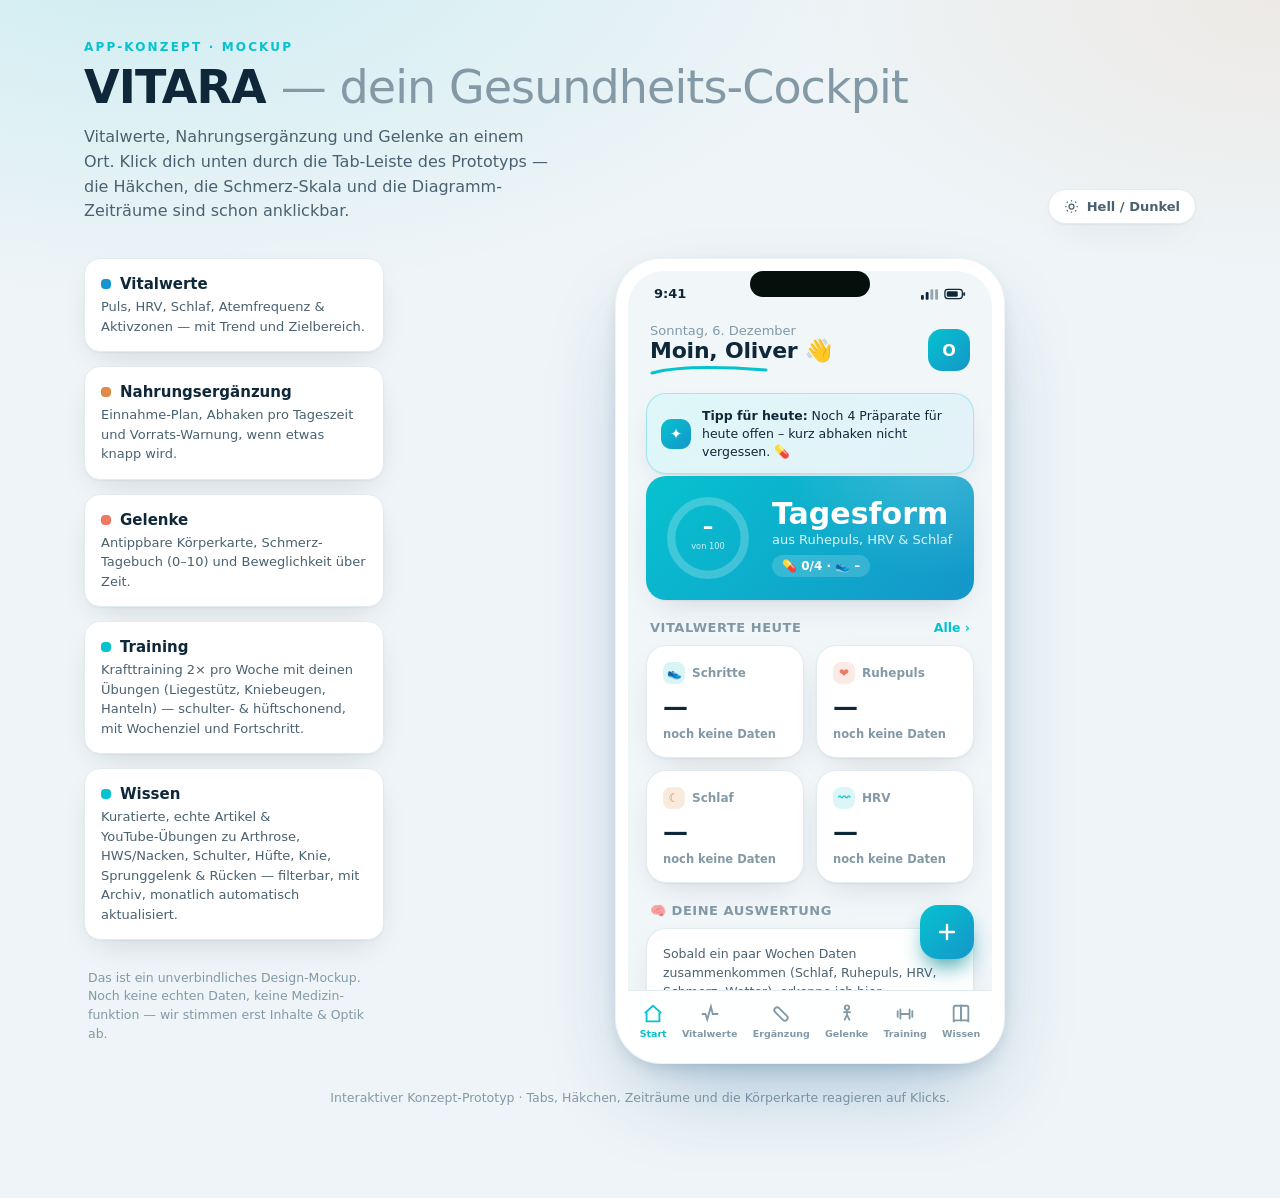
==== gesundheits-app/index.html @ 4e4c0dc1 "Training: eigene Liegestütz-Grafik statt Rad-Emoji Das 🤸-Emoji zeigt ein Rad, nicht einen Liegestütz" ====
<!DOCTYPE html>
<html lang="de">
<head>
<meta charset="UTF-8">
<meta name="viewport" content="width=device-width, initial-scale=1.0, viewport-fit=cover">
<meta name="theme-color" content="#06c2cf">
<link rel="apple-touch-icon" href="apple-touch-icon-180-v2.png">
<link rel="icon" type="image/png" sizes="512x512" href="icon-512-v2.png">
<link rel="icon" type="image/png" sizes="32x32" href="favicon-32-v2.png">
<link rel="manifest" href="manifest.webmanifest">
<meta name="mobile-web-app-capable" content="yes">
<meta name="apple-mobile-web-app-capable" content="yes">
<meta name="apple-mobile-web-app-status-bar-style" content="black-translucent">
<meta name="apple-mobile-web-app-title" content="VITARA">
<title>VITARA – Gesundheits-App Konzept</title>
<style>
  :root {
    /* Cool sea neutrals · Türkis + Ozeanblau */
    --bg: #eef4f7;
    --stage: #dfeaef;
    --surface: #ffffff;
    --surface-2: #f1f6f9;
    --ink: #0f2839;
    --ink-2: #4a6170;
    --ink-3: #8399a6;
    --line: #e2ebf0;
    /* Accents: Türkis (Brand) + Ozeanblau */
    --pine: #06c2cf;         /* Brand-Primär – Türkis */
    --pine-deep: #1596c9;    /* Brand-Sekundär – Türkis-Blau */
    --mint: #5fd6dd;
    /* Semantic */
    --supp: #e0894a;     /* Nahrungsergänzung – amber */
    --joint: #ef7a63;    /* Gelenke – warmer Kontrast (Koralle) */
    --vital: #1596cf;    /* Vitalwerte – Türkis-Blau */
    --good: #1bb98e;
    --warn: #e0a52e;
    --crit: #e5473d;
    --shadow: 0 1px 2px rgba(15,40,60,.05), 0 12px 34px -14px rgba(15,40,60,.18);
    --shadow-phone: 0 40px 90px -30px rgba(20,90,150,.4), 0 8px 24px -12px rgba(15,45,70,.35);
    --r: 20px;
    --font: ui-rounded, "SF Pro Rounded", "Segoe UI", system-ui, -apple-system, sans-serif;
    --num: "SF Mono", "SFMono-Regular", ui-monospace, "Cascadia Mono", Menlo, monospace;
  }
  @media (prefers-color-scheme: dark) {
    :root {
      --bg: #0a1622; --stage: #0e1c2b; --surface: #10202f; --surface-2: #16293a;
      --ink: #e6f1f6; --ink-2: #a6bcc8; --ink-3: #6b8494; --line: #21384a;
      --pine: #2ed9e2; --pine-deep: #24b1d8; --mint: #6fe0e6;
      --supp: #eaa347; --joint: #ff8a70; --vital: #2ba9d6;
      --good: #2fd0a8; --warn: #eab946; --crit: #f0715a;
      --shadow: 0 1px 2px rgba(0,0,0,.3), 0 14px 34px -16px rgba(0,0,0,.6);
      --shadow-phone: 0 50px 100px -30px rgba(0,0,0,.75), 0 8px 24px -12px rgba(0,0,0,.6);
    }
  }
  :root[data-theme="dark"] {
    --bg: #0a1622; --stage: #0e1c2b; --surface: #10202f; --surface-2: #16293a;
    --ink: #e6f1f6; --ink-2: #a6bcc8; --ink-3: #6b8494; --line: #21384a;
    --pine: #2ed9e2; --pine-deep: #24b1d8; --mint: #6fe0e6;
    --supp: #eaa347; --joint: #ff8a70; --vital: #2ba9d6;
    --good: #2fd0a8; --warn: #eab946; --crit: #f0715a;
    --shadow: 0 1px 2px rgba(0,0,0,.3), 0 14px 34px -16px rgba(0,0,0,.6);
    --shadow-phone: 0 50px 100px -30px rgba(0,0,0,.75), 0 8px 24px -12px rgba(0,0,0,.6);
  }
  :root[data-theme="light"] {
    --bg: #eef4f7; --stage: #dfeaef; --surface: #ffffff; --surface-2: #f1f6f9;
    --ink: #0f2839; --ink-2: #4a6170; --ink-3: #8399a6; --line: #e2ebf0;
    --pine: #06c2cf; --pine-deep: #1596c9; --mint: #5fd6dd;
    --supp: #e0894a; --joint: #ef7a63; --vital: #1596cf;
    --good: #1bb98e; --warn: #e0a52e; --crit: #e5473d;
    --shadow: 0 1px 2px rgba(15,40,60,.05), 0 12px 34px -14px rgba(15,40,60,.18);
    --shadow-phone: 0 40px 90px -30px rgba(20,90,150,.4), 0 8px 24px -12px rgba(15,45,70,.35);
  }

  * { box-sizing: border-box; }
  body {
    margin: 0; font-family: var(--font); color: var(--ink);
    background:
      radial-gradient(1200px 600px at 12% -5%, color-mix(in srgb, var(--pine) 14%, transparent), transparent 60%),
      radial-gradient(900px 500px at 100% 0%, color-mix(in srgb, var(--supp) 10%, transparent), transparent 55%),
      var(--bg);
    -webkit-font-smoothing: antialiased;
  }
  .wrap { max-width: 1160px; margin: 0 auto; padding: 40px 24px 80px; }

  /* Intro */
  .intro { display: flex; flex-wrap: wrap; align-items: flex-end; justify-content: space-between; gap: 24px; margin-bottom: 34px; }
  .eyebrow { font-size: 12px; letter-spacing: .18em; text-transform: uppercase; color: var(--pine); font-weight: 700; margin: 0 0 10px; }
  h1 { font-size: clamp(30px, 4.5vw, 46px); line-height: 1.02; margin: 0; letter-spacing: -.02em; text-wrap: balance; font-weight: 800; }
  h1 .thin { color: var(--ink-3); font-weight: 500; }
  .lede { color: var(--ink-2); max-width: 46ch; margin: 14px 0 0; font-size: 16px; line-height: 1.55; }
  .themebtn {
    border: 1px solid var(--line); background: var(--surface); color: var(--ink-2);
    padding: 9px 15px; border-radius: 999px; font: inherit; font-size: 13px; font-weight: 600; cursor: pointer;
    display: inline-flex; align-items: center; gap: 8px; box-shadow: var(--shadow);
  }
  .themebtn:hover { color: var(--ink); }
  .themebtn:focus-visible { outline: 2px solid var(--pine); outline-offset: 2px; }

  .stage { display: grid; grid-template-columns: 300px 1fr; gap: 40px; align-items: start; }
  @media (max-width: 860px) { .stage { grid-template-columns: 1fr; gap: 30px; } }

  /* Concept legend rail */
  .rail { display: flex; flex-direction: column; gap: 14px; position: sticky; top: 28px; }
  @media (max-width: 860px) { .rail { position: static; } }
  .pillar { background: var(--surface); border: 1px solid var(--line); border-radius: 16px; padding: 16px 16px 15px; box-shadow: var(--shadow); }
  .pillar h3 { margin: 0 0 4px; font-size: 15px; display: flex; align-items: center; gap: 9px; }
  .pillar p { margin: 0; font-size: 13px; color: var(--ink-2); line-height: 1.5; }
  .dot { width: 10px; height: 10px; border-radius: 4px; flex: none; }
  .hint { font-size: 12.5px; color: var(--ink-3); line-height: 1.5; padding: 2px 4px; }

  /* Phone */
  .phone-area { display: flex; justify-content: center; }
  .phone {
    width: 390px; max-width: 100%; background: var(--surface); border-radius: 46px;
    box-shadow: var(--shadow-phone); border: 1px solid color-mix(in srgb, var(--line) 60%, transparent);
    padding: 12px; position: relative;
  }
  .screen { background: var(--surface-2); border-radius: 36px; overflow: hidden; position: relative; height: 780px; display: flex; flex-direction: column; }
  .notch { position: absolute; top: 12px; left: 50%; transform: translateX(-50%); width: 120px; height: 26px; background: #05100c; border-radius: 999px; z-index: 30; }
  :root[data-theme="light"] .notch, :root:not([data-theme]) .notch { background: #05100c; }

  .statusbar { display: flex; justify-content: space-between; align-items: center; padding: 15px 26px 6px; font-size: 13px; font-weight: 600; color: var(--ink); }
  .statusbar .r { display: flex; gap: 6px; align-items: center; }

  .view { flex: 1; overflow-y: auto; padding: 6px 18px 20px; scrollbar-width: none; }
  .view::-webkit-scrollbar { display: none; }
  .view[hidden] { display: none; }

  .apphead { display: flex; align-items: center; justify-content: space-between; padding: 10px 4px 16px; }
  .apphead .greet { font-size: 13px; color: var(--ink-3); }
  .apphead .name { font-size: 22px; font-weight: 800; letter-spacing: -.01em; }
  .avatar { width: 42px; height: 42px; border-radius: 14px; background: linear-gradient(135deg, var(--pine), var(--pine-deep)); color: #fff; display: grid; place-items: center; font-weight: 800; }

  .card { background: var(--surface); border: 1px solid var(--line); border-radius: var(--r); padding: 16px; box-shadow: var(--shadow); }
  .stack { display: flex; flex-direction: column; gap: 14px; }
  .grid2 { display: grid; grid-template-columns: 1fr 1fr; gap: 12px; }

  .sec-title { font-size: 13px; font-weight: 700; letter-spacing: .04em; text-transform: uppercase; color: var(--ink-3); margin: 20px 4px 10px; display: flex; justify-content: space-between; align-items: center; }
  .sec-title a { color: var(--pine); text-decoration: none; font-weight: 700; text-transform: none; letter-spacing: 0; font-size: 12.5px; }

  /* Score ring hero */
  .hero { background: linear-gradient(135deg, var(--pine), var(--pine-deep)); color: #fff; border: none; position: relative; overflow: hidden; }
  .hero::after { content: ""; position: absolute; inset: 0; background: radial-gradient(220px 160px at 88% -10%, rgba(255,255,255,.18), transparent 70%); }
  .hero .row { display: flex; align-items: center; gap: 18px; position: relative; z-index: 1; }
  .ring { width: 92px; height: 92px; flex: none; }
  .hero .big { font-size: 30px; font-weight: 800; line-height: 1; font-variant-numeric: tabular-nums; }
  .hero .sub { font-size: 13px; opacity: .85; margin-top: 3px; }
  .hero .tag { display: inline-flex; align-items: center; gap: 6px; background: rgba(255,255,255,.16); padding: 4px 10px; border-radius: 999px; font-size: 12px; font-weight: 600; margin-top: 8px; }

  /* Metric tile */
  .metric { position: relative; }
  .metric .lab { font-size: 12px; color: var(--ink-3); font-weight: 600; display: flex; align-items: center; gap: 7px; }
  .metric .val { font-size: 25px; font-weight: 800; letter-spacing: -.01em; font-variant-numeric: tabular-nums; margin-top: 8px; }
  .metric .val small { font-size: 13px; font-weight: 600; color: var(--ink-3); }
  .metric .foot { font-size: 11.5px; margin-top: 6px; display: flex; align-items: center; gap: 5px; font-weight: 600; }
  .up { color: var(--good); } .down { color: var(--crit); } .flat { color: var(--ink-3); }
  .spark { position: absolute; right: 14px; bottom: 14px; opacity: .9; }
  .icoq { width: 22px; height: 22px; border-radius: 8px; display: grid; place-items: center; flex: none; }

  .pill { display: inline-flex; align-items: center; gap: 6px; font-size: 11.5px; font-weight: 700; padding: 3px 9px; border-radius: 999px; }
  .pill.good { background: color-mix(in srgb, var(--good) 16%, transparent); color: var(--good); }
  .pill.warn { background: color-mix(in srgb, var(--warn) 18%, transparent); color: var(--warn); }
  .pill.crit { background: color-mix(in srgb, var(--crit) 16%, transparent); color: var(--crit); }

  /* Supplement row */
  .supp-row { display: flex; align-items: center; gap: 13px; padding: 11px 4px; }
  .supp-row + .supp-row { border-top: 1px solid var(--line); }
  .supp-ico { width: 40px; height: 40px; border-radius: 13px; display: grid; place-items: center; flex: none; font-size: 19px; }
  .supp-meta { flex: 1; min-width: 0; }
  .supp-meta .t { font-weight: 700; font-size: 14.5px; }
  .supp-meta .s { font-size: 12px; color: var(--ink-3); margin-top: 1px; }
  .check { width: 30px; height: 30px; border-radius: 50%; border: 2px solid var(--line); background: transparent; cursor: pointer; flex: none; display: grid; place-items: center; transition: .18s; color: transparent; }
  .check.on { background: var(--good); border-color: var(--good); color: #fff; }
  .check:focus-visible { outline: 2px solid var(--pine); outline-offset: 2px; }

  .bar { height: 6px; border-radius: 999px; background: var(--line); overflow: hidden; margin-top: 8px; }
  .bar > i { display: block; height: 100%; border-radius: 999px; }

  /* Body map */
  .bodymap { display: flex; gap: 8px; align-items: stretch; }
  .bodymap .figure { flex: 1; display: grid; place-items: center; padding: 8px 0; }
  .jointlist { flex: 1; display: flex; flex-direction: column; gap: 8px; justify-content: center; }
  .jrow { display: flex; align-items: center; gap: 9px; font-size: 13px; font-weight: 600; }
  .jrow .lv { width: 8px; height: 8px; border-radius: 50%; flex: none; }
  .jrow .n { flex: 1; }
  .jrow .g { font-size: 11.5px; color: var(--ink-3); font-weight: 600; }
  .bpin { cursor: pointer; transition: r .15s, opacity .15s; }
  .bpin:hover { opacity: .8; }

  .painscale { display: flex; gap: 6px; margin-top: 12px; }
  .painscale button { flex: 1; border: 1px solid var(--line); background: var(--surface-2); border-radius: 10px; padding: 9px 0; font: inherit; font-weight: 700; font-size: 13px; color: var(--ink-2); cursor: pointer; }
  .painscale button.sel { color: #fff; border-color: transparent; }
  .painscale button:focus-visible { outline: 2px solid var(--pine); outline-offset: 2px; }

  /* Vital chart */
  .chartcard { padding-bottom: 8px; }
  .segbar { display: flex; gap: 4px; background: var(--surface-2); padding: 4px; border-radius: 12px; margin: 4px 0 14px; }
  .segbar button { flex: 1; border: none; background: transparent; padding: 7px 0; border-radius: 9px; font: inherit; font-weight: 700; font-size: 12.5px; color: var(--ink-3); cursor: pointer; }
  .segbar button.on { background: var(--surface); color: var(--ink); box-shadow: var(--shadow); }
  .legend2 { display: flex; gap: 16px; font-size: 12px; color: var(--ink-2); margin-top: 10px; }
  .legend2 span { display: inline-flex; align-items: center; gap: 6px; }
  .rangebox { display: flex; justify-content: space-between; margin-top: 14px; padding-top: 14px; border-top: 1px solid var(--line); font-size: 12px; }
  .rangebox b { display: block; font-size: 17px; font-weight: 800; margin-top: 3px; font-variant-numeric: tabular-nums; }

  /* Bottom nav */
  .tabbar { display: flex; justify-content: space-around; padding: 8px 4px calc(8px + env(safe-area-inset-bottom)); background: color-mix(in srgb, var(--surface) 92%, transparent); backdrop-filter: blur(12px); border-top: 1px solid var(--line); }
  .tab { border: none; background: none; cursor: pointer; display: flex; flex-direction: column; align-items: center; gap: 3px; font: inherit; font-size: 9.5px; font-weight: 700; color: var(--ink-3); padding: 4px 2px; white-space: nowrap; }
  .tab svg { width: 22px; height: 22px; }
  .tab.on { color: var(--pine); }
  .tab:focus-visible { outline: 2px solid var(--pine); outline-offset: 2px; border-radius: 8px; }

  .fab { position: absolute; right: 18px; bottom: 92px; width: 54px; height: 54px; border-radius: 18px; background: linear-gradient(135deg, var(--pine), var(--pine-deep)); color: #fff; border: none; box-shadow: 0 12px 24px -8px color-mix(in srgb, var(--pine) 70%, black); cursor: pointer; display: grid; place-items: center; z-index: 20; }
  .fab:focus-visible { outline: 2px solid #fff; outline-offset: 2px; }
  .fab.open { transform: rotate(45deg); }
  .fab-backdrop { position: absolute; inset: 0; background: rgba(10,22,34,.28); z-index: 19; }
  .fab-menu { position: absolute; right: 18px; bottom: 156px; z-index: 21; background: var(--surface); border: 1px solid var(--line); border-radius: 16px; box-shadow: var(--shadow); padding: 6px; display: flex; flex-direction: column; gap: 2px; min-width: 214px; animation: fabpop .16s ease-out; }
  @keyframes fabpop { from { opacity: 0; transform: translateY(8px) scale(.98); } to { opacity: 1; transform: none; } }
  .fab-item { display: flex; align-items: center; gap: 11px; background: none; border: none; padding: 11px 12px; border-radius: 11px; font: inherit; font-size: 14px; font-weight: 700; color: var(--ink); cursor: pointer; text-align: left; }
  .fab-item:hover { background: var(--surface-2); }
  .fab-item .fi { font-size: 18px; width: 24px; text-align: center; flex: none; }
  .fab-menu[hidden], .fab-backdrop[hidden] { display: none !important; }

  /* Arzt-Bericht (druckbar, bewusst hell & neutral – auch im Dark-Mode) */
  .reportView { position: fixed; inset: 0; z-index: 60; background: #ffffff; color: #14232e; overflow-y: auto; padding: 16px 20px 48px; font-size: 13px; line-height: 1.5; }
  .reportView[hidden] { display: none !important; }
  .reportView h1 { font-size: 21px; margin: 4px 0 2px; letter-spacing: -.01em; }
  .reportView h2 { font-size: 14px; margin: 20px 0 6px; padding-bottom: 5px; border-bottom: 2px solid #06c2cf; color: #0a5b66; }
  .reportView .rmeta { color: #5a6b76; font-size: 12px; }
  .reportView table { width: 100%; border-collapse: collapse; margin-top: 6px; font-size: 12px; }
  .reportView th, .reportView td { text-align: left; padding: 5px 7px; border-bottom: 1px solid #e6ebee; }
  .reportView th { color: #5a6b76; font-weight: 700; background: #f4f7f9; }
  .reportView td.num, .reportView th.num { text-align: right; font-variant-numeric: tabular-nums; }
  .reportView .rnote { font-size: 12px; color: #5a6b76; margin: 6px 0 0; }
  .reportView .rdisc { margin-top: 20px; font-size: 11px; color: #6a7a84; border-top: 1px solid #dfe5e8; padding-top: 10px; }
  .report-actions { position: sticky; top: 0; display: flex; gap: 10px; justify-content: flex-end; background: #ffffff; padding: 4px 0 12px; }
  .report-actions button { font: inherit; font-weight: 700; font-size: 13px; border-radius: 10px; padding: 9px 15px; cursor: pointer; border: 1px solid #c6d0d6; background: #fff; color: #14232e; }
  .report-actions .prim { background: #06c2cf; border-color: #06c2cf; color: #fff; }
  @media print {
    body * { visibility: hidden !important; }
    .reportView, .reportView * { visibility: visible !important; }
    .reportView { position: absolute; left: 0; top: 0; width: 100%; padding: 0; overflow: visible; }
    .report-actions { display: none !important; }
    @page { margin: 15mm; }
  }

  .foot-note { text-align: center; color: var(--ink-3); font-size: 12.5px; margin-top: 26px; }

  /* === Vollbild-/App-Modus: auf dem iPhone füllt VITARA den ganzen Bildschirm,
        das Telefon-Mockup (Rahmen, Notch, Status-Leiste, Konzept-Text) verschwindet.
        .screen ist exakt bildschirmhoch (100dvh); der Inhalt scrollt INNEN. Die Tableiste
        ist das UNTERSTE Flex-Element (nicht position:fixed) -> sitzt zuverlässig am echten
        unteren Rand, auch wenn die Seite gerade nicht scrollt (iOS-Safari-Eigenheit). === */
  @media (max-width: 760px), (display-mode: standalone) {
    html, body { margin: 0; height: var(--app-h, 100%); }
    body { background: var(--surface); overflow: hidden; }
    .wrap { max-width: none; margin: 0; padding: 0; height: 100%; }
    .intro, .rail, .foot-note, .notch, .statusbar { display: none !important; }
    .stage { display: block; gap: 0; height: 100%; }
    .phone-area { display: block; height: 100%; }
    .phone { width: 100%; max-width: none; height: 100%; padding: 0; border: 0; border-radius: 0; box-shadow: none; background: var(--surface-2); }
    .screen { position: relative; display: flex; flex-direction: column; height: 100%; min-height: 100%; overflow: hidden; border-radius: 0; background: var(--surface-2); }
    .view { overflow-y: auto; flex: 1; min-height: 0; padding-top: calc(8px + env(safe-area-inset-top)); padding-bottom: 14px; }
    .tabbar { flex: none; padding: 6px 4px calc(4px + env(safe-area-inset-bottom)); background: var(--surface); box-shadow: 0 -1px 0 var(--line), 0 -8px 20px -12px rgba(15,40,60,.18); }
    .fab { position: absolute; right: 18px; bottom: calc(84px + env(safe-area-inset-bottom)); }
    .fab-menu { position: absolute; right: 18px; bottom: calc(148px + env(safe-area-inset-bottom)); }
    .fab-backdrop { position: absolute; inset: 0; }
    .wkout { overflow-y: auto; padding-top: calc(20px + env(safe-area-inset-top)); }
  }

  /* Knowledge / Wissen */
  .searchbar { display: flex; align-items: center; gap: 9px; background: var(--surface); border: 1px solid var(--line); border-radius: 14px; padding: 11px 14px; color: var(--ink-3); font-size: 13.5px; box-shadow: var(--shadow); }
  input.searchbar { width: 100%; font: inherit; font-size: 13.5px; color: var(--ink); -webkit-appearance: none; appearance: none; }
  input.searchbar:focus { outline: none; border-color: var(--pine); }
  input.searchbar::placeholder { color: var(--ink-3); }
  .chips { display: flex; gap: 8px; overflow-x: auto; padding: 12px 2px 4px; scrollbar-width: none; }
  .chips::-webkit-scrollbar { display: none; }
  .chip { flex: none; border: 1px solid var(--line); background: var(--surface); color: var(--ink-2); border-radius: 999px; padding: 7px 13px; font: inherit; font-size: 12.5px; font-weight: 700; cursor: pointer; white-space: nowrap; }
  .chip.on { background: var(--joint); border-color: transparent; color: #fff; }
  .chip:focus-visible { outline: 2px solid var(--pine); outline-offset: 2px; }
  .artcard { display: block; text-decoration: none; color: inherit; }
  .artcard .src { font-size: 11px; font-weight: 700; letter-spacing: .04em; text-transform: uppercase; color: var(--joint); display: flex; gap: 8px; align-items: center; }
  .artcard .src .date { color: var(--ink-3); text-transform: none; letter-spacing: 0; font-weight: 600; }
  .artcard .h { font-weight: 800; font-size: 15px; line-height: 1.25; margin: 7px 0 5px; letter-spacing: -.01em; text-wrap: balance; }
  .artcard .d { font-size: 12.5px; color: var(--ink-2); line-height: 1.5; }
  .vidcard { display: flex; gap: 12px; align-items: center; text-decoration: none; color: inherit; }
  .thumb { width: 108px; height: 66px; border-radius: 12px; flex: none; position: relative; overflow: hidden; display: grid; place-items: center; background: linear-gradient(135deg, var(--pine-deep), var(--joint)); }
  .thumb .play { position: relative; z-index: 1; width: 30px; height: 30px; border-radius: 50%; background: rgba(255,255,255,.95); display: grid; place-items: center; box-shadow: 0 2px 8px rgba(0,0,0,.28); }
  .thumb .play svg { fill: var(--pine-deep); margin-left: 2px; }
  .thumb .dur { position: absolute; right: 5px; bottom: 5px; background: rgba(0,0,0,.72); color: #fff; font-size: 10px; font-weight: 700; padding: 1px 5px; border-radius: 5px; }
  .vidmeta .vt { font-weight: 700; font-size: 13.5px; line-height: 1.3; text-wrap: balance; }
  .vidmeta .vc { font-size: 12px; color: var(--ink-3); margin-top: 4px; display: flex; align-items: center; gap: 6px; }
  .thumb .cover { position: absolute; inset: 0; background-size: cover; background-position: center; }
  /* Favoriten-Stern auf den Karten */
  .wcard { position: relative; }
  .wcard > a { padding-right: 46px; }
  .favbtn { position: absolute; top: 9px; right: 9px; width: 32px; height: 32px; border-radius: 50%; border: 1px solid var(--line); background: var(--surface); color: var(--ink-3); font-size: 15px; line-height: 1; cursor: pointer; display: grid; place-items: center; box-shadow: var(--shadow); z-index: 2; padding: 0; transition: transform .12s; }
  .favbtn:hover { transform: scale(1.08); }
  .favbtn.on { color: #f6a01a; border-color: transparent; background: color-mix(in srgb, #f6a01a 16%, var(--surface)); }
  .favbtn:focus-visible { outline: 2px solid var(--pine); outline-offset: 2px; }
  .toast { position: fixed; left: 50%; bottom: 92px; transform: translateX(-50%) translateY(12px); background: var(--ink); color: var(--surface); padding: 11px 16px; border-radius: 12px; font-size: 12.5px; font-weight: 600; box-shadow: 0 12px 34px rgba(0,0,0,.32); opacity: 0; transition: opacity .25s, transform .25s; z-index: 60; max-width: 86%; text-align: center; pointer-events: none; }
  .toast.show { opacity: 1; transform: translateX(-50%) translateY(0); }
  /* Vitalwerte-Eingabe */
  .vitform { display: grid; gap: 13px; }
  .vitrow { display: flex; align-items: center; gap: 12px; }
  .vitrow .vlab { flex: 1; font-weight: 700; font-size: 13.5px; display: flex; align-items: center; gap: 9px; }
  .vitrow .vin { display: flex; align-items: center; gap: 7px; }
  .vitin { width: 62px; border: 1px solid var(--line); border-radius: 10px; padding: 9px 10px; font: inherit; font-size: 15px; font-weight: 700; text-align: right; color: var(--ink); background: var(--surface-2); font-variant-numeric: tabular-nums; -webkit-appearance: none; appearance: none; }
  .vitin:focus { outline: none; border-color: var(--pine); background: var(--surface); }
  .vitsep { color: var(--ink-3); font-weight: 800; }
  .vitunit { font-size: 12px; color: var(--ink-3); min-width: 32px; }
  .btn-save { width: 100%; border: none; border-radius: 12px; padding: 12px; font: inherit; font-weight: 800; font-size: 14px; color: #fff; background: linear-gradient(135deg, var(--pine), var(--pine-deep)); cursor: pointer; margin-top: 2px; }
  .btn-save:active { transform: translateY(1px); }
  /* Schlafindex-Balken */
  .sleepbar { display: flex; height: 16px; border-radius: 8px; overflow: hidden; gap: 2px; background: var(--surface-2); }
  .sleepbar > span { display: block; min-width: 2px; }
  .sleeplegend { display: flex; flex-wrap: wrap; gap: 9px 16px; margin-top: 12px; font-size: 12px; color: var(--ink-2); }
  .sleeplegend .sl { display: flex; align-items: center; gap: 6px; }
  .sleeplegend .sl i { width: 10px; height: 10px; border-radius: 3px; display: inline-block; flex: none; }
  .sleeplegend .sl b { font-variant-numeric: tabular-nums; font-weight: 800; }
  /* Vitalwerte-Kacheln (Fitbit-Stil) */
  .vgrid { display: grid; grid-template-columns: 1fr 1fr; gap: 12px; }
  .vtile { background: var(--surface); border: 1px solid var(--line); border-radius: var(--r); padding: 14px; box-shadow: var(--shadow); display: flex; flex-direction: column; }
  .vtile .vt-lab { font-size: 12.5px; color: var(--ink-2); font-weight: 700; line-height: 1.25; min-height: 2.5em; }
  .vtile .vt-val { font-size: 26px; font-weight: 800; letter-spacing: -.02em; font-variant-numeric: tabular-nums; margin-top: 2px; }
  .vtile .vt-val small { font-size: 13px; font-weight: 700; color: var(--ink-3); }
  .vtile .hmini { width: 100%; height: 40px; display: block; margin: 8px 0 8px; }
  .vtile .vt-pill { align-self: flex-start; font-size: 11px; font-weight: 700; padding: 3px 9px; border-radius: 999px; background: var(--surface-2); color: var(--ink-3); }
  .vtile .vt-pill.good { background: color-mix(in srgb, var(--good) 16%, transparent); color: var(--good); }
  .vtile .vt-pill.warn { background: color-mix(in srgb, var(--warn) 18%, transparent); color: var(--warn); }
  .vtile .vt-pill.crit { background: color-mix(in srgb, var(--crit) 16%, transparent); color: var(--crit); }
  .vtile .vt-pill.info { background: color-mix(in srgb, var(--vital) 14%, transparent); color: var(--vital); }
  .disc { font-size: 11.5px; color: var(--ink-3); background: var(--surface-2); border: 1px dashed var(--line); border-radius: 12px; padding: 10px 12px; line-height: 1.5; }
  .clickable { cursor: pointer; }

  /* KI-Tipp Banner (Personalisierung) */
  .aitip { display: flex; gap: 11px; align-items: center; border-radius: var(--r); padding: 13px 14px; margin-bottom: 2px;
    background: linear-gradient(120deg, color-mix(in srgb, var(--pine) 13%, var(--surface)), color-mix(in srgb, var(--pine-deep) 12%, var(--surface)));
    border: 1px solid color-mix(in srgb, var(--pine) 28%, transparent); box-shadow: var(--shadow); }
  .aitip .sp { width: 30px; height: 30px; border-radius: 10px; flex: none; display: grid; place-items: center; color: #fff; font-size: 15px; background: linear-gradient(135deg, var(--pine), var(--pine-deep)); }
  .aitip .tt { font-size: 12.5px; line-height: 1.42; color: var(--ink); }
  .aitip .tt b { font-weight: 800; }

  /* Handgezeichneter Akzent */
  .doodle { display: block; width: 118px; height: 11px; color: var(--pine); margin-top: 3px; }

  /* Geführter Workout-Modus */
  .wkout { position: absolute; inset: 0; z-index: 40; background: linear-gradient(160deg, var(--pine), var(--pine-deep)); color: #fff;
    display: flex; flex-direction: column; padding: 20px 20px calc(20px + env(safe-area-inset-bottom)); }
  .wkout[hidden] { display: none; }
  .wkout .top { display: flex; justify-content: space-between; align-items: center; }
  .wkout .prog { font-size: 13px; font-weight: 800; opacity: .92; }
  .wkout .cls { width: 34px; height: 34px; border-radius: 50%; border: none; background: rgba(255,255,255,.18); color: #fff; font-size: 15px; cursor: pointer; }
  .wkout .cls:focus-visible, .wkout .done:focus-visible, .wkout .skip:focus-visible { outline: 2px solid #fff; outline-offset: 2px; }
  .wkout .progbar { height: 6px; border-radius: 999px; background: rgba(255,255,255,.25); margin-top: 12px; overflow: hidden; }
  .wkout .progbar > i { display: block; height: 100%; background: #fff; border-radius: 999px; transition: width .25s; }
  .wkout .mid { flex: 1; display: flex; flex-direction: column; align-items: center; justify-content: center; text-align: center; gap: 12px; padding: 10px; }
  .wkout .em { font-size: 64px; line-height: 1; }
  .wkout .em svg { width: 130px; height: auto; display: block; margin: 0 auto; }
  .supp-ico svg.ico-pushup { width: 28px; height: auto; display: block; }
  .wkout .exname { font-size: 25px; font-weight: 800; letter-spacing: -.01em; text-wrap: balance; }
  .wkout .exziel { font-size: 15px; opacity: .9; max-width: 24ch; }
  .wkout .done { width: 100%; border: none; border-radius: 16px; padding: 16px; font: inherit; font-weight: 800; font-size: 16px; background: #fff; color: var(--pine-deep); cursor: pointer; }
  .wkout .skip { background: none; border: none; color: rgba(255,255,255,.85); font: inherit; font-size: 13px; font-weight: 700; cursor: pointer; margin-top: 12px; text-decoration: underline; }
  .wkout .rbtn { width: 40px; height: 40px; border-radius: 50%; border: 2px solid rgba(255,255,255,.5); background: rgba(255,255,255,.12); color: #fff; font-size: 22px; font-weight: 700; line-height: 1; cursor: pointer; }
  .wkout .rbtn:focus-visible { outline: 2px solid #fff; outline-offset: 2px; }
  .wksets { display: flex; flex-direction: column; gap: 10px; width: 100%; max-width: 300px; margin: 2px auto 8px; }
  .wkgrp { display: flex; align-items: center; justify-content: space-between; gap: 12px; }
  .wkgrp .wklab { font-size: 14px; font-weight: 700; opacity: .92; }
  .wkstep { display: flex; align-items: center; gap: 14px; }
  .wkstep .val { font-size: 26px; font-weight: 800; font-variant-numeric: tabular-nums; min-width: 44px; text-align: center; }
  .wktotal { font-size: 15px; font-weight: 800; opacity: .95; margin-bottom: 12px; }

  /* Sanfte Bewegung */
  .floaty { animation: floaty 6s ease-in-out infinite; }
  @keyframes floaty { 0%, 100% { transform: translateY(0); } 50% { transform: translateY(-4px); } }

  /* Training */
  .btnp { width: 100%; border: none; border-radius: 14px; padding: 14px; font: inherit; font-weight: 800; font-size: 14px; color: #fff; background: linear-gradient(135deg, var(--pine), var(--pine-deep)); cursor: pointer; box-shadow: var(--shadow); display: inline-flex; align-items: center; justify-content: center; gap: 8px; }
  .btnp:focus-visible { outline: 2px solid var(--pine); outline-offset: 2px; }
  .weekstrip { display: flex; justify-content: space-between; gap: 5px; }
  .weekstrip .d { flex: 1; text-align: center; font-size: 10.5px; font-weight: 700; color: var(--ink-3); }
  .weekstrip .d i { display: grid; place-items: center; width: 27px; height: 27px; margin: 6px auto 0; border-radius: 50%; border: 2px solid var(--line); font-style: normal; font-size: 12px; color: var(--ink-3); }
  .weekstrip .d.done i { background: var(--pine); border-color: var(--pine); color: #fff; }
  .weekstrip .d.today i { border-color: var(--pine); color: var(--pine); border-style: dashed; }
  .ex-set { font-variant-numeric: tabular-nums; }

  @media (prefers-reduced-motion: reduce) { * { transition: none !important; } }
</style>
</head>
<body>
<script>
// Echte App-Höhe ermitteln: Neuere iOS-Versionen melden Web-Apps eine zu kleine
// Viewport-Höhe (100%, 100dvh und position:fixed enden ~100pt über dem Rand).
// Im App-Modus nehmen wir daher die tatsächliche Bildschirmhöhe.
(function(){
  function probe(css){ try{ var d=document.createElement('div'); d.style.cssText='position:absolute;visibility:hidden;left:-9999px;top:0;width:1px;'+css; document.body.appendChild(d); var h=Math.round(d.getBoundingClientRect().height); d.parentNode.removeChild(d); return h; }catch(e){ return 0; } }
  function setH(){
    var app = window.navigator.standalone===true || (window.matchMedia && matchMedia('(display-mode: standalone)').matches);
    var quer = innerWidth > innerHeight;
    var bild = quer ? Math.min(screen.width, screen.height) : Math.max(screen.width, screen.height);
    var v = { inner: innerHeight, client: document.documentElement.clientHeight,
              vv: window.visualViewport ? Math.round(visualViewport.height) : 0,
              lvh: probe('height:100lvh'), dvh: probe('height:100dvh'),
              sab: probe('height:env(safe-area-inset-bottom)'), bild: bild };
    var h = Math.max(v.inner, v.client, v.vv);
    if (app) h = Math.max(h, v.lvh, bild);
    document.documentElement.style.setProperty('--app-h', h + 'px');
    var dbg = document.getElementById('vpDebug');
    if (dbg) dbg.textContent = (app ? 'App' : 'Browser') + ' · inner ' + v.inner + ' · vv ' + v.vv + ' · dvh ' + v.dvh + ' · lvh ' + v.lvh + ' · Bildschirm ' + v.bild + ' · unten ' + v.sab + ' → ' + h;
  }
  setH();
  addEventListener('load', setH);
  addEventListener('resize', setH);
  addEventListener('orientationchange', function(){ setTimeout(setH, 300); });
  if (window.visualViewport) visualViewport.addEventListener('resize', setH);
})();
</script>

<div class="wrap">
  <div class="intro">
    <div>
      <p class="eyebrow">App-Konzept · Mockup</p>
      <h1>VITARA <span class="thin">— dein Gesundheits-Cockpit</span></h1>
      <p class="lede">Vitalwerte, Nahrungsergänzung und Gelenke an einem Ort. Klick dich unten durch die Tab-Leiste des Prototyps — die Häkchen, die Schmerz-Skala und die Diagramm-Zeiträume sind schon anklickbar.</p>
    </div>
    <button class="themebtn" id="themeToggle" aria-label="Design wechseln">
      <svg width="15" height="15" viewBox="0 0 24 24" fill="none" stroke="currentColor" stroke-width="2"><circle cx="12" cy="12" r="4"/><path d="M12 2v2M12 20v2M4 12H2M22 12h-2M6 6 4.5 4.5M19.5 19.5 18 18M18 6l1.5-1.5M4.5 19.5 6 18"/></svg>
      Hell / Dunkel
    </button>
  </div>

  <div class="stage">
    <aside class="rail">
      <div class="pillar"><h3><span class="dot" style="background:var(--vital)"></span>Vitalwerte</h3><p>Puls, HRV, Schlaf, Atemfrequenz & Aktivzonen — mit Trend und Zielbereich.</p></div>
      <div class="pillar"><h3><span class="dot" style="background:var(--supp)"></span>Nahrungsergänzung</h3><p>Einnahme-Plan, Abhaken pro Tageszeit und Vorrats-Warnung, wenn etwas knapp wird.</p></div>
      <div class="pillar"><h3><span class="dot" style="background:var(--joint)"></span>Gelenke</h3><p>Antippbare Körperkarte, Schmerz-Tagebuch (0–10) und Beweglichkeit über Zeit.</p></div>
      <div class="pillar"><h3><span class="dot" style="background:var(--pine)"></span>Training</h3><p>Krafttraining 2× pro Woche mit deinen Übungen (Liegestütz, Kniebeugen, Hanteln) — schulter- & hüftschonend, mit Wochenziel und Fortschritt.</p></div>
      <div class="pillar"><h3><span class="dot" style="background:var(--pine)"></span>Wissen</h3><p>Kuratierte, echte Artikel & YouTube-Übungen zu Arthrose, HWS/Nacken, Schulter, Hüfte, Knie, Sprunggelenk & Rücken — filterbar, mit Archiv, monatlich automatisch aktualisiert.</p></div>
      <p class="hint">Das ist ein unverbindliches Design-Mockup. Noch keine echten Daten, keine Medizin­funktion — wir stimmen erst Inhalte & Optik ab.</p>
    </aside>

    <div class="phone-area">
      <div class="phone">
        <div class="notch"></div>
        <div class="screen">
          <div class="statusbar">
            <span>9:41</span>
            <span class="r">
              <svg width="17" height="12" viewBox="0 0 18 12" fill="currentColor"><rect x="0" y="7" width="3" height="5" rx="1"/><rect x="5" y="4" width="3" height="8" rx="1"/><rect x="10" y="1" width="3" height="11" rx="1" opacity=".4"/><rect x="15" y="1" width="3" height="11" rx="1" opacity=".4"/></svg>
              <svg width="22" height="12" viewBox="0 0 24 12" fill="none" stroke="currentColor" stroke-width="1.4"><rect x="1" y="1" width="19" height="10" rx="3"/><rect x="3" y="3" width="12" height="6" rx="1.5" fill="currentColor" stroke="none"/><rect x="21" y="4" width="2" height="4" rx="1" fill="currentColor" stroke="none"/></svg>
            </span>
          </div>

          <!-- HOME -->
          <section class="view" id="v-home">
            <div class="apphead">
              <div><div class="greet" id="homeGreet">Startseite</div><div class="name">Moin, Oliver 👋</div>
                <svg class="doodle" viewBox="0 0 118 11" fill="none" stroke="currentColor" stroke-width="3" stroke-linecap="round"><path d="M2 7c22-6 62-7 114-3"/></svg>
              </div>
              <div class="avatar">O</div>
            </div>

            <div class="aitip">
              <div class="sp">✦</div>
              <div class="tt" id="homeTipp"><b>Tipp für heute:</b> Schön, dass du da bist – trag deine ersten Werte ein, dann werden die Tipps persönlicher.</div>
            </div>

            <div class="card hero floaty clickable" data-goto="vitals">
              <div class="row">
                <svg class="ring" viewBox="0 0 100 100">
                  <circle cx="50" cy="50" r="40" fill="none" stroke="rgba(255,255,255,.22)" stroke-width="9"/>
                  <circle id="heroRing" cx="50" cy="50" r="40" fill="none" stroke="#fff" stroke-width="9" stroke-linecap="round" stroke-dasharray="251.3" stroke-dashoffset="251.3" transform="rotate(-90 50 50)"/>
                  <text id="heroNum" x="50" y="46" text-anchor="middle" font-size="23" font-weight="800" fill="#fff" font-family="var(--font)">–</text>
                  <text id="heroDen" x="50" y="62" text-anchor="middle" font-size="9" fill="rgba(255,255,255,.8)">von 100</text>
                </svg>
                <div>
                  <div class="big" id="heroBig">Tagesform</div>
                  <div class="sub">aus Ruhepuls, HRV &amp; Schlaf</div>
                  <span class="tag" id="heroTag">💊 0/4 · 👟 –</span>
                </div>
              </div>
            </div>

            <div class="sec-title">Vitalwerte heute <a href="#" data-goto="vitals">Alle ›</a></div>
            <div class="grid2">
              <div class="card metric clickable" data-goto="vitals">
                <div class="lab"><span class="icoq" style="background:color-mix(in srgb,var(--pine) 16%,transparent);color:var(--pine)">👟</span>Schritte</div>
                <div class="val" id="hvSchritte">—</div>
                <div class="foot flat" id="hvSchritteFoot">von der Charge 6</div>
              </div>
              <div class="card metric clickable" data-goto="vitals">
                <div class="lab"><span class="icoq" style="background:color-mix(in srgb,var(--joint) 16%,transparent);color:var(--joint)">❤</span>Ruhepuls</div>
                <div class="val" id="hvPuls">—</div>
                <div class="foot flat" id="hvPulsFoot">noch keine Daten</div>
              </div>
              <div class="card metric clickable" data-goto="vitals">
                <div class="lab"><span class="icoq" style="background:color-mix(in srgb,var(--supp) 18%,transparent);color:var(--supp)">☾</span>Schlaf</div>
                <div class="val" id="hvSchlaf">—</div>
                <div class="foot flat" id="hvSchlafFoot">letzte Nacht</div>
              </div>
              <div class="card metric clickable" data-goto="vitals">
                <div class="lab"><span class="icoq" style="background:color-mix(in srgb,var(--mint) 22%,transparent);color:var(--pine)">〰</span>HRV</div>
                <div class="val" id="hvHrv">—</div>
                <div class="foot flat" id="hvHrvFoot">noch keine Daten</div>
              </div>
            </div>

            <div class="sec-title">🧠 Deine Auswertung <a href="#" id="ausToggle" style="display:none">alle ›</a></div>
            <div class="stack" id="ausListe"></div>

            <div class="sec-title" id="homeWetterTitle" hidden>Wetter heute <a href="#" data-goto="joints">Details ›</a></div>
            <div class="card clickable" id="homeWetterCard" data-goto="joints" hidden>
              <div class="rangebox" style="margin:0;padding:0;border:none">
                <div>Luftdruck<b id="hwDruck">—</b></div>
                <div>Temperatur<b id="hwTemp">—</b></div>
                <div>Luftfeuchte<b id="hwLuftf">—</b></div>
              </div>
              <div id="hwHint" style="font-size:12px;color:var(--ink-2);line-height:1.45;margin-top:10px;padding-top:10px;border-top:1px solid var(--line)"></div>
            </div>

            <div class="sec-title">Gut für die Gelenke heute <a href="#" data-goto="joints">Eintragen ›</a></div>
            <div class="card clickable" data-goto="joints">
              <div class="supp-row" style="padding-top:2px">
                <div class="supp-ico" style="background:color-mix(in srgb,var(--joint) 14%,transparent)">🔥</div>
                <div class="supp-meta"><div class="t">Wärme / Sauna</div><div class="s">Tut Nacken, Schulter & Hüfte gut</div></div>
                <span class="pill warn" id="homeWaerme">offen</span>
              </div>
              <div class="supp-row">
                <div class="supp-ico" style="background:color-mix(in srgb,var(--pine) 14%,transparent)">🚶</div>
                <div class="supp-meta"><div class="t">Bewegung</div><div class="s">Lockert & hält beweglich</div></div>
                <span class="pill warn" id="homeBewegung">offen</span>
              </div>
            </div>

            <div class="sec-title">Training diese Woche <a href="#" data-goto="training">Öffnen ›</a></div>
            <div class="card clickable" data-goto="training">
              <div class="supp-row" style="padding-top:2px">
                <div class="supp-ico" style="background:color-mix(in srgb,var(--pine) 14%,transparent)">💪</div>
                <div class="supp-meta"><div class="t">Krafttraining · <span id="homeWeekCount">0 / 2</span></div><div class="s">Diese Woche · 4 Übungen pro Einheit</div></div>
                <span class="pill warn" id="homeWeekPill">2 offen</span>
              </div>
            </div>

            <div class="sec-title">Gelenk-Status <a href="#" data-goto="joints">Karte ›</a></div>
            <div class="card clickable" id="homeJoints" data-goto="joints">
              <div class="supp-row" style="padding-top:2px"><div class="supp-meta"><div class="s">wird geladen …</div></div></div>
            </div>
          </section>

          <!-- VITALS -->
          <section class="view" id="v-vitals" hidden>
            <div class="apphead"><div><div class="greet">Deine Werte im Überblick</div><div class="name">Vitalwerte</div></div><div class="avatar" style="background:linear-gradient(135deg,var(--joint),#b8492f)">❤</div></div>

            <!-- Fitbit-Verbindung -->
            <div class="card clickable" id="fitbitConnect" style="background:linear-gradient(135deg,color-mix(in srgb,var(--pine) 15%,var(--surface)),color-mix(in srgb,var(--vital) 12%,var(--surface)));border:1px solid color-mix(in srgb,var(--pine) 30%,transparent)">
              <div style="display:flex;align-items:center;gap:12px">
                <div style="font-size:26px">⌚</div>
                <div style="flex:1"><div style="font-weight:800;font-size:14px">Fitbit Charge 6 verbinden</div><div style="font-size:12px;color:var(--ink-3);line-height:1.45;margin-top:2px">Damit Schritte, Schlaf, Ruhepuls & HRV automatisch erscheinen.</div></div>
                <span class="pill warn" id="fitbitStatus">in Vorbereitung</span>
              </div>
              <div style="margin-top:8px;padding-top:8px;border-top:1px solid var(--line);font-size:12px"><a href="#" id="fitbitReconnect" style="color:var(--pine);text-decoration:none;font-weight:700">Konto wechseln / neu verbinden ›</a></div>
            </div>

            <!-- Heute: Kachel-Raster im Fitbit-Stil -->
            <div class="sec-title" style="margin-top:18px">Heute <span id="vitHeuteDatum" style="font-weight:600;text-transform:none;letter-spacing:0;font-size:12px;color:var(--ink-3)"></span></div>
            <div class="vgrid">
              <div class="vtile clickable" id="tileHr"><div class="vt-lab">Herzfrequenz</div><div class="vt-val" id="cHr">—</div><canvas class="hmini" id="spHr" width="260" height="80"></canvas><span class="vt-pill" id="cHrFoot">zuletzt gemessen</span></div>
              <div class="vtile"><div class="vt-lab">Ruheherzfrequenz</div><div class="vt-val" id="cRhr">—</div><canvas class="hmini" id="spRhr" width="260" height="80"></canvas><span class="vt-pill" id="cRhrFoot">—</span></div>
              <div class="vtile"><div class="vt-lab">Herzfrequenz&shy;variabilität</div><div class="vt-val" id="cHrv">—</div><canvas class="hmini" id="spHrv" width="260" height="80"></canvas><span class="vt-pill" id="cHrvFoot">—</span></div>
              <div class="vtile"><div class="vt-lab">Atemfrequenz</div><div class="vt-val" id="cAtem">—</div><canvas class="hmini" id="spAtem" width="260" height="80"></canvas><span class="vt-pill" id="cAtemFoot">—</span></div>
              <div class="vtile"><div class="vt-lab">Hauptschlaf</div><div class="vt-val" id="cSchlaf">—</div><canvas class="hmini" id="spSchlaf" width="260" height="80"></canvas><span class="vt-pill" id="cSchlafFoot">—</span></div>
              <div class="vtile"><div class="vt-lab">Aktivzonenminuten</div><div class="vt-val" id="cAzm">—</div><canvas class="hmini" id="spAzm" width="260" height="80"></canvas><span class="vt-pill" id="cAzmFoot">—</span></div>
              <div class="vtile"><div class="vt-lab">Schritte</div><div class="vt-val" id="cSchritte">—</div><canvas class="hmini" id="spSchritte" width="260" height="80"></canvas><span class="vt-pill" id="cSchritteFoot">—</span></div>
              <div class="vtile"><div class="vt-lab">Tagesform</div><div class="vt-val" id="cTagesform">—</div><canvas class="hmini" id="spTf" width="260" height="80"></canvas><span class="vt-pill" id="cTagesformFoot">aus deinen Werten</span></div>
            </div>

            <!-- Schlafphasen -->
            <div class="sec-title" style="margin-top:20px">Schlafphasen <span id="mSchlafTotal" style="font-weight:700;text-transform:none;letter-spacing:0;font-size:12.5px;color:var(--ink)"></span></div>
            <div class="card">
              <div id="schlafLeer" style="font-size:12px;color:var(--ink-3);line-height:1.5">Sobald in der Früh deine Schlafdaten synchronisiert sind, siehst du hier deine Phasen <b>Tief, Leicht, REM & Wach</b>.</div>
              <div id="schlafBody" hidden>
                <div class="sleepbar" id="sleepBar"></div>
                <div class="sleeplegend" id="sleepLegend"></div>
              </div>
            </div>

            <!-- Schritte-Auswertung -->
            <div class="sec-title" style="margin-top:20px">Schritte · Monat & Jahr</div>
            <div class="card">
              <div class="rangebox" style="margin:0;padding:0;border:none">
                <div>Ø / Tag (30 T.)<b id="stepAvg30">—</b></div>
                <div>Ø / Tag (Jahr)<b id="stepAvgYear">—</b></div>
                <div>Summe Jahr<b id="stepSumYear">—</b></div>
              </div>
              <div style="font-size:11.5px;color:var(--ink-3);line-height:1.5;margin-top:12px;padding-top:12px;border-top:1px solid var(--line)" id="stepEval">Sobald ein paar Tage erfasst sind, siehst du hier deinen Monats- und Jahresschnitt.</div>
            </div>

            <!-- Verlauf -->
            <div class="sec-title" style="margin-top:20px">Verlauf · <span id="vitVerlaufTitle" style="text-transform:none;letter-spacing:0;color:var(--ink)">Schritte</span></div>
            <div class="chips" id="vitChips">
              <button class="chip on" data-metric="schritte">Schritte</button>
              <button class="chip" data-metric="puls">Ruhepuls</button>
              <button class="chip" data-metric="hrv">HRV</button>
              <button class="chip" data-metric="atem">Atemfreq.</button>
              <button class="chip" data-metric="azm">Aktivzonen</button>
              <button class="chip" data-metric="schlaf">Schlaf</button>
            </div>
            <div class="card chartcard">
              <canvas id="vitChart" width="640" height="300" style="width:100%;height:150px"></canvas>
              <div class="legend2"><span id="vitLegend" style="color:var(--ink-3)">Noch zu wenig Daten – sobald Werte da sind, erscheint hier dein Verlauf.</span></div>
            </div>

            <!-- Selbst eintragen -->
            <div class="sec-title" style="margin-top:20px">Selbst eintragen <a href="#" id="manToggle">anzeigen ›</a></div>
            <div class="card" id="manBody" hidden>
              <div class="vitform">
                <div class="vitrow"><div class="vlab"><span class="icoq" style="background:color-mix(in srgb,var(--pine) 16%,transparent);color:var(--pine)">👟</span>Schritte</div><div class="vin"><input class="vitin" id="vSchritte" type="text" inputmode="numeric" maxlength="6" placeholder="8000" aria-label="Schritte" style="width:82px"><span class="vitunit"> </span></div></div>
                <div class="vitrow"><div class="vlab"><span class="icoq" style="background:color-mix(in srgb,var(--joint) 16%,transparent);color:var(--joint)">❤</span>Ruhepuls</div><div class="vin"><input class="vitin" id="vPuls" type="text" inputmode="numeric" maxlength="3" placeholder="60" aria-label="Ruhepuls"><span class="vitunit">bpm</span></div></div>
                <div class="vitrow"><div class="vlab"><span class="icoq" style="background:color-mix(in srgb,var(--mint) 22%,transparent);color:var(--pine)">〰</span>HRV</div><div class="vin"><input class="vitin" id="vHrv" type="text" inputmode="numeric" maxlength="3" placeholder="45" aria-label="HRV"><span class="vitunit">ms</span></div></div>
                <div class="vitrow"><div class="vlab"><span class="icoq" style="background:color-mix(in srgb,var(--supp) 18%,transparent);color:var(--supp)">☾</span>Schlafdauer</div><div class="vin"><input class="vitin" id="vSchlaf" type="text" inputmode="decimal" maxlength="4" placeholder="7,5" aria-label="Schlafdauer in Stunden"><span class="vitunit">Std.</span></div></div>
                <button class="btn-save" id="vitSave" type="button">Speichern</button>
                <div id="vitStatus" style="font-size:11.5px;color:var(--ink-3);text-align:center"></div>
              </div>
              <div class="disc" style="margin-top:10px">Diese Felder füllt später die Charge 6 <b>automatisch</b>. Bis dahin kannst du Werte selbst eintragen (z.B. aus der Fitbit-App) – so siehst du die Übersicht schon in Aktion.</div>
            </div>

            <div class="disc" style="margin-top:16px">Die farbigen Ampeln (grün/gelb/rot) sind <b>allgemeine Orientierungswerte</b>, keine ärztliche Bewertung. Die „Tagesform" berechnet VITARA aus <b>deinen</b> Werten (Ruhepuls, HRV, Schlaf) – Fitbit gibt seine eigene „Readiness"-Zahl nicht über die Schnittstelle heraus. „Live" gibt es bei Fitbit nicht; es sind die zuletzt synchronisierten Werte. Deine Werte liegen <b>auf deinem Gerät</b> und in deiner <b>privaten Datenbank auf dem Server</b> – nur für dich, damit der Verlauf geräteübergreifend erhalten bleibt. VITARA ersetzt keine ärztliche Beurteilung.</div>
          </section>

          <!-- SUPPLEMENTS -->
          <section class="view" id="v-supp" hidden>
            <div class="apphead"><div><div class="greet" id="suppGreet">Heute</div><div class="name">Nahrungsergänzung</div></div><div class="avatar" style="background:linear-gradient(135deg,var(--supp),#b06d18)">💊</div></div>

            <div class="card" style="background:color-mix(in srgb,var(--supp) 12%,var(--surface))">
              <div style="display:flex;align-items:center;gap:14px">
                <div style="font-size:26px;font-weight:800;font-variant-numeric:tabular-nums"><span id="suppDone">0</span><span style="color:var(--ink-3);font-size:18px">/4</span></div>
                <div style="flex:1"><div style="font-weight:700;font-size:14px">Heute schon genommen</div><div class="bar"><i id="suppBar" style="width:0%;background:var(--supp)"></i></div></div>
              </div>
            </div>

            <div class="sec-title">🌅 Morgens</div>
            <div class="card">
              <div class="supp-row"><div class="supp-ico" style="background:color-mix(in srgb,var(--supp) 16%,transparent)">☀️</div><div class="supp-meta"><div class="t">Vitamin D3 + K2</div><div class="s">natural elements · 1 Tablette</div></div><button class="check" data-key="supp-d3k2" aria-label="eingenommen"><svg width="15" height="15" viewBox="0 0 24 24" fill="none" stroke="currentColor" stroke-width="3.2"><path d="M20 6 9 17l-5-5"/></svg></button></div>
              <div class="supp-row"><div class="supp-ico" style="background:color-mix(in srgb,var(--pine) 14%,transparent)">💪</div><div class="supp-meta"><div class="t">Kreatin Monohydrat</div><div class="s">WeightWorld · 3000 mg · mit dem D3</div></div><button class="check" data-key="supp-kreatin" aria-label="eingenommen"><svg width="15" height="15" viewBox="0 0 24 24" fill="none" stroke="currentColor" stroke-width="3.2"><path d="M20 6 9 17l-5-5"/></svg></button></div>
              <div class="supp-row"><div class="supp-ico" style="background:color-mix(in srgb,var(--joint) 14%,transparent)">💜</div><div class="supp-meta"><div class="t">Vitamin B12</div><div class="s">Cosphera Spray · 1 Sprühstoß (25 µg)</div></div><button class="check" data-key="supp-b12" aria-label="eingenommen"><svg width="15" height="15" viewBox="0 0 24 24" fill="none" stroke="currentColor" stroke-width="3.2"><path d="M20 6 9 17l-5-5"/></svg></button></div>
            </div>

            <div class="sec-title">🌙 Abends</div>
            <div class="card">
              <div class="supp-row"><div class="supp-ico" style="background:color-mix(in srgb,var(--vital) 14%,transparent)">🧲</div><div class="supp-meta"><div class="t">Magnesium</div><div class="s">Verla N · 40 mg · vor dem Schlafen</div></div><button class="check" data-key="supp-magnesium" aria-label="eingenommen"><svg width="15" height="15" viewBox="0 0 24 24" fill="none" stroke="currentColor" stroke-width="3.2"><path d="M20 6 9 17l-5-5"/></svg></button></div>
            </div>
          </section>

          <!-- JOINTS -->
          <section class="view" id="v-joints" hidden>
            <div class="apphead"><div><div class="greet">Beweglichkeit & Schmerz</div><div class="name">Gelenke</div></div><div class="avatar" style="background:linear-gradient(135deg,var(--joint),#b8492f)">🦵</div></div>

            <div class="card">
              <div style="font-weight:800;font-size:15px;margin-bottom:2px">Wo tut's heute weh?</div>
              <div style="font-size:12px;color:var(--ink-3);margin-bottom:6px">Tippe auf einen Punkt in der Körperkarte</div>
              <div class="bodymap">
                <div class="figure">
                  <svg width="120" height="300" viewBox="0 0 120 300" id="bodySvg" aria-label="Körperkarte">
                    <g fill="none" stroke="var(--line)" stroke-width="2">
                      <circle cx="60" cy="30" r="18" fill="var(--surface-2)"/>
                      <path d="M60 48 L60 150" />
                      <path d="M60 62 L30 120 M60 62 L90 120" />
                      <path d="M60 150 L42 250 M60 150 L78 250" />
                      <rect x="44" y="60" width="32" height="92" rx="16" fill="var(--surface-2)"/>
                    </g>
                    <!-- Beschwerden fast alle rechts; Hüfte rechts = Prothese -->
                    <circle class="bpin" data-j="Nacken / HWS" data-lv="2" cx="60" cy="52" r="8" fill="var(--warn)"/>
                    <circle class="bpin" data-j="Linke Schulter" data-lv="0" cx="42" cy="66" r="6" fill="var(--good)"/>
                    <circle class="bpin" data-j="Rechte Schulter" data-lv="3" cx="78" cy="66" r="9" fill="var(--warn)"/>
                    <circle class="bpin" data-j="Rücken" data-lv="0" cx="60" cy="108" r="7" fill="var(--good)"/>
                    <circle class="bpin" data-j="Linker Ellenbogen" data-lv="0" cx="32" cy="110" r="6" fill="var(--good)"/>
                    <circle class="bpin" data-j="Rechter Ellenbogen" data-lv="0" cx="88" cy="110" r="6" fill="var(--good)"/>
                    <circle class="bpin" data-j="Linke Hüfte" data-lv="0" cx="50" cy="152" r="6" fill="var(--good)"/>
                    <circle class="bpin" data-j="Rechte Hüfte (Prothese)" data-lv="1" cx="70" cy="152" r="8" fill="var(--vital)"/>
                    <circle class="bpin" data-j="Linkes Knie" data-lv="0" cx="46" cy="205" r="6" fill="var(--good)"/>
                    <circle class="bpin" data-j="Rechtes Knie" data-lv="0" cx="74" cy="205" r="6" fill="var(--good)"/>
                    <circle class="bpin" data-j="Linkes Sprunggelenk" data-lv="0" cx="44" cy="250" r="6" fill="var(--good)"/>
                    <circle class="bpin" data-j="Rechtes Sprunggelenk" data-lv="2" cx="76" cy="250" r="8" fill="var(--warn)"/>
                  </svg>
                </div>
                <div class="jointlist" id="jointList">
                  <div class="jrow"><span class="lv" style="background:var(--line)"></span><span class="n">wird geladen …</span><span class="g"> </span></div>
                </div>
              </div>
            </div>

            <div class="sec-title" id="painTitle">Rechte Schulter · Schmerz eintragen</div>
            <div class="card">
              <div style="font-size:12px;color:var(--ink-3)">Wie stark ist der Schmerz gerade?</div>
              <div class="painscale" id="painScale"></div>
              <div id="painInfo" style="font-size:12px;font-weight:700;color:var(--ink-3);margin-top:11px">Heute noch nichts eingetragen</div>
              <div class="supp-row" style="padding-bottom:2px"><div class="supp-meta"><div class="t">Trend · letzte 7 Tage</div><div class="s" id="trendInfo">wird berechnet …</div></div><span class="pill" id="trendPill" style="display:none"></span></div>
              <div class="bar"><i id="trendBar" style="width:0%;background:linear-gradient(90deg,var(--good),var(--joint))"></i></div>
            </div>

            <div class="sec-title">🔥 Was mir hilft</div>
            <div class="card">
              <div class="supp-row" style="padding-top:2px"><div class="supp-ico" style="background:color-mix(in srgb,var(--joint) 14%,transparent)">🔥</div><div class="supp-meta"><div class="t">Wärme / Sauna gemacht</div><div class="s">Heute eintragen · tut den Gelenken gut</div></div><button class="check" data-key="joint-waerme" aria-label="Wärme/Sauna eintragen"><svg width="15" height="15" viewBox="0 0 24 24" fill="none" stroke="currentColor" stroke-width="3.2"><path d="M20 6 9 17l-5-5"/></svg></button></div>
              <div class="supp-row"><div class="supp-ico" style="background:color-mix(in srgb,var(--pine) 14%,transparent)">🚶</div><div class="supp-meta"><div class="t">Bewegung gemacht</div><div class="s">Lockert Nacken, Schulter & Hüfte</div></div><button class="check" data-key="joint-bewegung" aria-label="Bewegung eintragen"><svg width="15" height="15" viewBox="0 0 24 24" fill="none" stroke="currentColor" stroke-width="3.2"><path d="M20 6 9 17l-5-5"/></svg></button></div>
            </div>

            <div class="disc" style="margin-top:14px">🦴 <b>Rechte Hüfte = künstliches Gelenk (seit Mai 2025).</b> Übungen bitte hüft-schonend und mit Physio/Arzt abgestimmt wählen. Die App dokumentiert nur — sie gibt keine medizinischen Anweisungen.</div>

            <div class="sec-title" style="margin-top:20px">🌦️ Wetter & Gelenke</div>
            <div class="card" id="wetterCard">
              <div id="wetterLeer" style="font-size:12.5px;color:var(--ink-2);line-height:1.55">
                Viele Menschen spüren Wetterwechsel in den Gelenken – besonders <b>fallenden Luftdruck</b>. Gib deinen Standort frei, dann lädt VITARA das lokale Wetter und sucht Zusammenhänge zu deinen Schmerz-Einträgen.
                <div style="margin-top:11px"><button class="btn-save" id="wetterGeo" type="button" style="width:auto;padding:9px 16px">📍 Standort freigeben</button></div>
                <div id="wetterGeoHint" style="font-size:11.5px;color:var(--ink-3);margin-top:9px"></div>
              </div>
              <div id="wetterBody" hidden>
                <div class="rangebox" style="margin:0;padding:0;border:none">
                  <div>Luftdruck<b id="wDruck">—</b></div>
                  <div>Temperatur<b id="wTemp">—</b></div>
                  <div>Luftfeuchte<b id="wLuftf">—</b></div>
                </div>
                <div id="wetterInsight" style="font-size:12.5px;color:var(--ink);line-height:1.55;margin-top:12px;padding-top:12px;border-top:1px solid var(--line)">Sammle an ein paar Tagen Schmerz-Einträge – dann erkenne ich hier, ob das Wetter bei dir mitspielt.</div>
                <canvas id="wetterChart" width="640" height="260" style="width:100%;height:130px;margin-top:12px"></canvas>
                <div class="legend2"><span id="wetterLegend" style="color:var(--ink-3)">Schmerz (0–10) vs. Luftdruck · letzte 30 Tage</span></div>
                <div style="font-size:11px;color:var(--ink-3);margin-top:8px"><a href="#" id="wetterRefresh" style="color:var(--pine);text-decoration:none;font-weight:700">↻ Wetter aktualisieren</a> <span id="wetterStand"></span> · Quelle: Open-Meteo</div>
              </div>
            </div>

            <div class="sec-title">Verlauf · <span id="jointVerlaufTitle">Rechte Schulter</span></div>
            <div class="card"><canvas id="jointChart" width="640" height="240" style="width:100%;height:120px"></canvas>
              <div class="legend2"><span id="jointLegend" style="color:var(--ink-3)">Schmerz 0–10 · letzte 30 Tage</span></div>
            </div>
          </section>

          <!-- TRAINING -->
          <section class="view" id="v-training" hidden>
            <div class="apphead"><div><div class="greet">Krafttraining · 2× pro Woche</div><div class="name">Training</div></div><div class="avatar clickable" data-goto="profile" style="background:linear-gradient(135deg,var(--pine),var(--pine-deep))">💪</div></div>

            <div class="card">
              <div style="display:flex;justify-content:space-between;align-items:center;margin-bottom:12px">
                <div><div style="font-weight:800;font-size:15px">Diese Woche</div><div style="font-size:12px;color:var(--ink-3)">Ziel: 2 Einheiten</div></div>
                <span class="pill warn" id="weekPill">0 / 2 geschafft</span>
              </div>
              <div class="weekstrip" id="weekStrip">
                <div class="d"><span>Mo</span><i></i></div>
                <div class="d"><span>Di</span><i></i></div>
                <div class="d"><span>Mi</span><i></i></div>
                <div class="d"><span>Do</span><i></i></div>
                <div class="d"><span>Fr</span><i></i></div>
                <div class="d"><span>Sa</span><i></i></div>
                <div class="d"><span>So</span><i></i></div>
              </div>
            </div>

            <div class="sec-title">Mein Programm <a href="#" onclick="return false">4 Übungen</a></div>
            <div class="card">
              <div class="supp-row" style="padding-top:2px"><div class="supp-ico" style="background:color-mix(in srgb,var(--pine) 14%,transparent);color:var(--pine-deep)"><svg class="ico-pushup" viewBox="0 0 64 40" fill="none" stroke="currentColor" stroke-width="3.6" stroke-linecap="round" stroke-linejoin="round" aria-hidden="true"><circle cx="52" cy="15" r="4.2" fill="currentColor" stroke="none"/><path d="M46 19.5 L10 31.2"/><path d="M44.5 20 L44.5 31.2"/><path d="M4 33.6 H60" stroke-width="2" opacity=".45"/></svg></div><div class="supp-meta"><div class="t">Liegestütz</div><div class="s ex-set">3 Sätze × 50 · an der Badewannenkante (gelenkschonend)</div></div><button class="check" data-key="exercise-liegestuetz" aria-label="erledigt"><svg width="15" height="15" viewBox="0 0 24 24" fill="none" stroke="currentColor" stroke-width="3.2"><path d="M20 6 9 17l-5-5"/></svg></button></div>
              <div class="supp-row"><div class="supp-ico" style="background:color-mix(in srgb,var(--pine) 14%,transparent)">🦵</div><div class="supp-meta"><div class="t">Kniebeugen</div><div class="s ex-set">3 Sätze × 15 · eigenes Körpergewicht</div></div><button class="check" data-key="exercise-kniebeugen" aria-label="erledigt"><svg width="15" height="15" viewBox="0 0 24 24" fill="none" stroke="currentColor" stroke-width="3.2"><path d="M20 6 9 17l-5-5"/></svg></button></div>
              <div class="supp-row"><div class="supp-ico" style="background:color-mix(in srgb,var(--supp) 16%,transparent)">🏋️</div><div class="supp-meta"><div class="t">Bizeps-Curls · Hanteln</div><div class="s ex-set">3 Sätze × 15 · 2×5 kg</div></div><button class="check" data-key="exercise-bizeps" aria-label="erledigt"><svg width="15" height="15" viewBox="0 0 24 24" fill="none" stroke="currentColor" stroke-width="3.2"><path d="M20 6 9 17l-5-5"/></svg></button></div>
              <div class="supp-row"><div class="supp-ico" style="background:color-mix(in srgb,var(--joint) 14%,transparent)">💪</div><div class="supp-meta"><div class="t">Schulterdrücken · Hanteln</div><div class="s ex-set">3 Sätze × 15 · <span style="color:var(--joint);font-weight:700">schulterschonend</span></div></div><button class="check" data-key="exercise-schulter" aria-label="erledigt"><svg width="15" height="15" viewBox="0 0 24 24" fill="none" stroke="currentColor" stroke-width="3.2"><path d="M20 6 9 17l-5-5"/></svg></button></div>
            </div>

            <div style="margin-top:14px"><button class="btnp" id="startWorkout"><svg width="16" height="16" viewBox="0 0 24 24" fill="currentColor"><path d="M8 5v14l11-7z"/></svg> Workout starten</button></div>

            <div class="sec-title">Fortschritt · <span id="exTitle">Liegestütz</span></div>
            <div class="chips" id="exChips">
              <button class="chip on" data-ex="exercise-liegestuetz">Liegestütz</button>
              <button class="chip" data-ex="exercise-kniebeugen">Kniebeugen</button>
              <button class="chip" data-ex="exercise-bizeps">Bizeps</button>
              <button class="chip" data-ex="exercise-schulter">Schulter</button>
            </div>
            <div class="rangebox" id="exStats" style="margin:0 0 10px">
              <div>Diese Woche<b id="exWeek">—</b></div>
              <div>30 Tage<b id="exMonth">—</b></div>
              <div>Letzte Einheit<b id="exLast">—</b></div>
            </div>
            <div class="card"><canvas id="exChart" width="640" height="240" style="width:100%;height:120px"></canvas>
              <div class="legend2"><span id="exLegend" style="color:var(--ink-3)">Noch keine Daten – hake eine Übung ab oder starte ein Workout.</span></div>
            </div>

            <div class="disc" style="margin-top:14px">💡 Auf dich abgestimmt: <b>Schulterdrücken</b> ist wegen deiner rechten Schulter als „schulterschonend" markiert (leichteres Gewicht, saubere Ausführung). Bei <b>Kniebeugen</b> auf die Hüftprothese achten. Übungen bei Bedarf mit Physio/Arzt abstimmen — die App dokumentiert nur.</div>
          </section>

          <!-- WISSEN -->
          <section class="view" id="v-wissen" hidden>
            <div class="apphead"><div><div class="greet">Forschung & Übungen</div><div class="name">Wissen</div></div><div class="avatar clickable" data-goto="profile" style="background:linear-gradient(135deg,var(--pine),var(--pine-deep))">🔎</div></div>

            <input class="searchbar" id="wissenSuche" type="search" placeholder="Suchen … (z.B. Nacken, Hüfte, Übungen)" aria-label="Wissen durchsuchen">

            <div class="chips" id="topicChips">
              <button class="chip on" data-thema="alle">Alle</button>
              <button class="chip" data-thema="arthrose">Arthrose</button>
              <button class="chip" data-thema="hws">HWS / Nacken</button>
              <button class="chip" data-thema="schulter">Schulter</button>
              <button class="chip" data-thema="huefte">Hüfte</button>
              <button class="chip" data-thema="knie">Knie</button>
              <button class="chip" data-thema="sprunggelenk">Sprunggelenk</button>
              <button class="chip" data-thema="ruecken">Rücken</button>
            </div>

            <div class="sec-title" style="margin-top:14px"><span>⭐ Favoriten <span id="favCount" style="font-weight:600;text-transform:none;letter-spacing:0;font-size:11.5px;color:var(--ink-3)"></span></span><a href="#" id="favToggle">anzeigen ›</a></div>
            <div class="stack" id="favListe" hidden></div>

            <div class="sec-title">Aktuelle Auswahl <span id="wissenStand" style="font-weight:600;text-transform:none;letter-spacing:0;font-size:12px;color:var(--ink-3)"></span></div>
            <div class="stack" id="wissenListe"></div>

            <div class="sec-title" style="margin-top:22px">Archiv <a href="#" id="archivToggle">anzeigen ›</a></div>
            <div class="stack" id="wissenArchiv" hidden></div>

            <div class="disc" style="margin-top:18px">Kuratierte, echte Links (Deutsch) – wird <b>einmal im Monat</b> automatisch aktualisiert; ältere Beiträge wandern ins Archiv. Reine Info & Übungen zum Anschauen – <b>ersetzt keine ärztliche oder physiotherapeutische Beratung</b>, keine Diagnosen. Bei künstlicher Hüfte Übungen bitte mit Physio/Arzt abstimmen.</div>
          </section>

          <!-- PROFILE -->
          <section class="view" id="v-profile" hidden>
            <div class="apphead"><div><div class="greet">Konto</div><div class="name">Profil</div></div><div class="avatar">O</div></div>
            <div class="card stack">
              <div class="supp-row" style="padding-top:2px"><div class="supp-ico" style="background:color-mix(in srgb,var(--vital) 14%,transparent)">⌚</div><div class="supp-meta"><div class="t">Geräte verbinden</div><div class="s">Fitbit Charge 6 · Smartwatch</div></div><span class="g" style="color:var(--ink-3)">›</span></div>
              <div class="supp-row"><div class="supp-ico" style="background:color-mix(in srgb,var(--supp) 14%,transparent)">🎯</div><div class="supp-meta"><div class="t">Meine Ziele</div><div class="s">Zielbereiche & Erinnerungen</div></div><span class="g" style="color:var(--ink-3)">›</span></div>
              <div class="supp-row clickable" id="reportOpen" style="cursor:pointer"><div class="supp-ico" style="background:color-mix(in srgb,var(--joint) 14%,transparent)">📄</div><div class="supp-meta"><div class="t">Bericht für den Arzt</div><div class="s">PDF-Export der letzten 3 Monate</div></div><span class="g" style="color:var(--ink-3)">›</span></div>
              <div class="supp-row"><div class="supp-ico" style="background:color-mix(in srgb,var(--pine) 14%,transparent)">🔒</div><div class="supp-meta"><div class="t">Daten & Privatsphäre</div><div class="s">Gerät & privater Server · deine Kontrolle</div></div><span class="g" style="color:var(--ink-3)">›</span></div>
            </div>
            <p class="hint" style="text-align:center;margin-top:16px">VITARA ist ein Konzept-Entwurf und ersetzt keine ärztliche Beratung.<br><span style="color:var(--ink-3);font-size:11px">Version 72 · 21.10.2026</span><br><span id="vpDebug" style="color:var(--ink-3);font-size:10px;opacity:.75"></span></p>
          </section>

          <div class="fab-backdrop" id="fabBackdrop" hidden></div>
          <div class="fab-menu" id="fabMenu" hidden>
            <button class="fab-item" data-act="schmerz"><span class="fi">🦴</span>Schmerz eintragen</button>
            <button class="fab-item" data-act="supp"><span class="fi">💊</span>Präparat abhaken</button>
            <button class="fab-item" data-act="workout"><span class="fi">🏋️</span>Workout starten</button>
          </div>
          <button class="fab" id="fab" aria-label="Schnell hinzufügen">
            <svg width="24" height="24" viewBox="0 0 24 24" fill="none" stroke="currentColor" stroke-width="2.4" stroke-linecap="round"><path d="M12 5v14M5 12h14"/></svg>
          </button>

          <nav class="tabbar" role="tablist">
            <button class="tab on" data-view="home" role="tab"><svg viewBox="0 0 24 24" fill="none" stroke="currentColor" stroke-width="2"><path d="M3 11 12 3l9 8"/><path d="M5 10v10h14V10"/></svg>Start</button>
            <button class="tab" data-view="vitals" role="tab"><svg viewBox="0 0 24 24" fill="none" stroke="currentColor" stroke-width="2"><path d="M3 12h4l2 6 4-14 2 8h6"/></svg>Vitalwerte</button>
            <button class="tab" data-view="supp" role="tab"><svg viewBox="0 0 24 24" fill="none" stroke="currentColor" stroke-width="2"><rect x="3" y="9" width="18" height="6" rx="3" transform="rotate(45 12 12)"/></svg>Ergänzung</button>
            <button class="tab" data-view="joints" role="tab"><svg viewBox="0 0 24 24" fill="none" stroke="currentColor" stroke-width="2"><circle cx="12" cy="5" r="2.4"/><path d="M12 8v5m0 0-3 6m3-6 3 6"/><path d="M8 10h8"/></svg>Gelenke</button>
            <button class="tab" data-view="training" role="tab"><svg viewBox="0 0 24 24" fill="none" stroke="currentColor" stroke-width="2" stroke-linecap="round"><path d="M4 9v6M7 7v10M17 7v10M20 9v6M7 12h10"/></svg>Training</button>
            <button class="tab" data-view="wissen" role="tab"><svg viewBox="0 0 24 24" fill="none" stroke="currentColor" stroke-width="2"><path d="M4 5a2 2 0 0 1 2-2h6v16H6a2 2 0 0 0-2 2z"/><path d="M20 5a2 2 0 0 0-2-2h-6v16h6a2 2 0 0 1 2 2z"/></svg>Wissen</button>
          </nav>

          <!-- Geführter Workout-Modus -->
          <div class="wkout" id="workoutOverlay" hidden>
            <div class="top">
              <div class="prog" id="wkProg">Übung 1 von 4</div>
              <button class="cls" id="wkClose" aria-label="Workout schließen">✕</button>
            </div>
            <div class="progbar"><i id="wkBar" style="width:0%"></i></div>
            <div class="mid" id="wkMid">
              <div class="em" id="wkEmoji">💪</div>
              <div class="exname" id="wkName">Übung</div>
              <div class="exziel" id="wkZiel">Ziel</div>
            </div>
            <div class="wksets" id="wkReps">
              <div class="wkgrp"><span class="wklab">Sätze</span>
                <span class="wkstep"><button class="rbtn" id="wkSetMinus" aria-label="weniger Sätze">−</button><span class="val" id="wkSetVal">3</span><button class="rbtn" id="wkSetPlus" aria-label="mehr Sätze">+</button></span></div>
              <div class="wkgrp"><span class="wklab">Wdh pro Satz</span>
                <span class="wkstep"><button class="rbtn" id="wkRepMinus" aria-label="weniger Wiederholungen">−</button><span class="val" id="wkRepVal">50</span><button class="rbtn" id="wkRepPlus" aria-label="mehr Wiederholungen">+</button></span></div>
            </div>
            <div class="wktotal" id="wkTotal">3 × 50 = 150 gesamt</div>
            <button class="done" id="wkDone">Erledigt ✓</button>
            <button class="skip" id="wkSkip">Diese Übung überspringen</button>
          </div>
        </div>
      </div>
    </div>
  </div>
  <p class="foot-note">Interaktiver Konzept-Prototyp · Tabs, Häkchen, Zeiträume und die Körperkarte reagieren auf Klicks.</p>
</div>

<div class="reportView" id="reportView" hidden>
  <div class="report-actions">
    <button class="prim" id="reportPrint">🖨️ Drucken / Als PDF sichern</button>
    <button id="reportClose">Schließen</button>
  </div>
  <div id="reportBody"></div>
</div>

<script>
(function(){
  var root = document.documentElement;
  // Theme toggle
  document.getElementById('themeToggle').addEventListener('click', function(){
    var cur = root.getAttribute('data-theme');
    if(!cur){ cur = matchMedia('(prefers-color-scheme: dark)').matches ? 'dark':'light'; }
    var next = cur === 'dark' ? 'light':'dark';
    root.setAttribute('data-theme', next);
    setTimeout(drawAll, 30);
  });

  // Tab switching
  var tabs = document.querySelectorAll('.tab');
  var views = { home:'v-home', vitals:'v-vitals', supp:'v-supp', joints:'v-joints', training:'v-training', wissen:'v-wissen', profile:'v-profile' };
  function show(v){
    Object.keys(views).forEach(function(k){ document.getElementById(views[k]).hidden = (k!==v); });
    tabs.forEach(function(t){ t.classList.toggle('on', t.dataset.view===v); });
    drawAll();
  }
  tabs.forEach(function(t){ t.addEventListener('click', function(){ show(t.dataset.view); }); });
  document.querySelectorAll('[data-goto]').forEach(function(a){ a.addEventListener('click', function(e){ e.preventDefault(); show(a.dataset.goto); }); });
  document.querySelectorAll('.apphead .avatar').forEach(function(a){ a.style.cursor='pointer'; a.addEventListener('click', function(){ show('profile'); }); });

  // Topic chips (Wissen)
  // --- Wissen: echte Inhalte aus wissen.json, filterbar, mit Archiv & Favoriten ---
  (function(){
    var chipsEl = document.getElementById('topicChips');
    var listeEl = document.getElementById('wissenListe');
    var archivEl = document.getElementById('wissenArchiv');
    var sucheEl = document.getElementById('wissenSuche');
    var standEl = document.getElementById('wissenStand');
    var archivToggle = document.getElementById('archivToggle');
    var favEl = document.getElementById('favListe');
    var favToggle = document.getElementById('favToggle');
    var favCountEl = document.getElementById('favCount');
    if(!listeEl) return;
    var grads = ['#10bccb,#1766d4','#1766d4,#5fd6dd','#1e7fe0,#10bccb','#06c2cf,#1596c9'];
    var aktThema = 'alle';
    var MAX_FAV = 5;

    // --- Favoriten (dauerhaft im Browser gespeichert, ohne Datum) ---
    function favKey(typ){ return 'vitara.fav.' + (typ === 'video' ? 'videos' : 'artikel'); }
    function ladeFav(typ){ try { return JSON.parse(localStorage.getItem(favKey(typ)) || '[]'); } catch(e){ return []; } }
    function speichereFav(typ, arr){ try { localStorage.setItem(favKey(typ), JSON.stringify(arr)); } catch(e){} }
    function favIndex(arr, url){ for(var k=0;k<arr.length;k++){ if(arr[k].url === url) return k; } return -1; }
    function istFavorit(item){ return favIndex(ladeFav(item.typ), item.url) >= 0; }
    function toast(msg){
      var t = document.createElement('div'); t.className = 'toast'; t.textContent = msg;
      document.body.appendChild(t);
      requestAnimationFrame(function(){ t.classList.add('show'); });
      setTimeout(function(){ t.classList.remove('show'); setTimeout(function(){ if(t.parentNode) t.parentNode.removeChild(t); }, 320); }, 3400);
    }
    function toggleFav(item){
      var arr = ladeFav(item.typ);
      var i = favIndex(arr, item.url);
      if(i >= 0){ arr.splice(i, 1); speichereFav(item.typ, arr); }
      else {
        if(arr.length >= MAX_FAV){
          toast(item.typ === 'video'
            ? 'Du hast schon 5 Video-Favoriten. Bitte entferne zuerst einen (★ antippen).'
            : 'Du hast schon 5 Artikel-Favoriten. Bitte entferne zuerst einen (★ antippen).');
          return;
        }
        arr.push({ typ:item.typ, thema:item.thema, titel:item.titel, quelle:item.quelle, sprache:item.sprache, url:item.url, zusammenfassung:item.zusammenfassung || '' });
        speichereFav(item.typ, arr);
      }
      render();
    }
    // Notfall-Inhalt, falls wissen.json (z.B. in der Vorschau) nicht geladen werden kann:
    var fallback = { aktualisiert: '', aktuell: [
      {typ:'video',thema:'hws',titel:'HWS-Syndrom: Diese Übungen können sofort helfen',quelle:'YouTube',sprache:'de',url:'https://www.youtube.com/watch?v=B2BnsckPmFA'},
      {typ:'video',thema:'schulter',titel:'10 Übungen gegen Schulterschmerzen',quelle:'YouTube',sprache:'de',url:'https://www.youtube.com/watch?v=bl21CHnJ31s'},
      {typ:'video',thema:'huefte',titel:'7 schnelle Übungen gegen Hüftarthrose',quelle:'YouTube',sprache:'de',url:'https://www.youtube.com/watch?v=DWWH5MJUBtU'},
      {typ:'video',thema:'knie',titel:'3 effektive Übungen bei Kniearthrose (für zuhause)',quelle:'YouTube',sprache:'de',url:'https://www.youtube.com/watch?v=XJLk-rvUBow'},
      {typ:'video',thema:'sprunggelenk',titel:'Sprunggelenk stabilisieren: 3 Übungen',quelle:'YouTube',sprache:'de',url:'https://www.youtube.com/watch?v=0KOPRAQOZEs'},
      {typ:'video',thema:'ruecken',titel:'7 Übungen bei Schmerzen im oberen Rücken',quelle:'YouTube',sprache:'de',url:'https://www.youtube.com/watch?v=Z-u9_p3JWjc'},
      {typ:'artikel',thema:'arthrose',titel:'Ernährung bei Arthrose: 8 Experten-Tipps',quelle:'Gelenk-Klinik.de',sprache:'de',url:'https://gelenk-klinik.de/gelenke/ernaehrung-bei-arthrose.html',zusammenfassung:'Wie entzündungsarme Ernährung und weniger Gewicht den Gelenkverschleiß bremsen können.'},
      {typ:'artikel',thema:'sprunggelenk',titel:'Fußgelenk stärken: Übungen fürs Sprunggelenk',quelle:'Bauerfeind',sprache:'de',url:'https://www.bauerfeind.de/de/gesundheit/sprunggelenk/sprunggelenk-uebungen',zusammenfassung:'Tägliche Übungen für ein stabiles, bewegliches Sprunggelenk.'}
    ], archiv: [] };
    var daten = fallback;

    function esc(s){ return (s||'').replace(/[&<>"]/g, function(c){ return {'&':'&amp;','<':'&lt;','>':'&gt;','"':'&quot;'}[c]; }); }
    function ytId(url){
      var m = (url||'').match(/[?&]v=([\w-]{11})/) || (url||'').match(/youtu\.be\/([\w-]{11})/) || (url||'').match(/embed\/([\w-]{11})/);
      return m ? m[1] : '';
    }
    function karte(item, i){
      var wrap = document.createElement('div');
      wrap.className = 'wcard';
      var a = document.createElement('a');
      a.className = 'card ' + (item.typ === 'video' ? 'vidcard' : 'artcard');
      a.href = item.url; a.target = '_blank'; a.rel = 'noopener noreferrer';
      var en = item.sprache === 'en' ? ' · 🇬🇧 EN' : '';
      if(item.typ === 'video'){
        var vid = ytId(item.url);
        var cover = vid ? '<div class="cover" style="background-image:url(https://i.ytimg.com/vi/'+vid+'/mqdefault.jpg)"></div>' : '';
        a.innerHTML = '<div class="thumb" style="background:linear-gradient(135deg,'+grads[i%grads.length]+')">'+cover+'<div class="play"><svg width="12" height="12" viewBox="0 0 24 24"><path d="M8 5v14l11-7z"/></svg></div></div>'
          + '<div class="vidmeta"><div class="vt">'+esc(item.titel)+'</div><div class="vc">▶ '+esc(item.quelle||'YouTube')+en+'</div></div>';
      } else {
        a.innerHTML = '<div class="src">'+esc(item.quelle||'Artikel')+en+'</div><div class="h">'+esc(item.titel)+'</div>'
          + (item.zusammenfassung ? '<div class="d">'+esc(item.zusammenfassung)+'</div>' : '');
      }
      var fav = document.createElement('button');
      fav.type = 'button';
      var an = istFavorit(item);
      fav.className = 'favbtn' + (an ? ' on' : '');
      fav.textContent = an ? '★' : '☆';
      fav.setAttribute('aria-label', an ? 'Favorit entfernen' : 'Als Favorit merken');
      fav.setAttribute('aria-pressed', an ? 'true' : 'false');
      fav.addEventListener('click', function(e){ e.preventDefault(); e.stopPropagation(); toggleFav(item); });
      wrap.appendChild(a); wrap.appendChild(fav);
      return wrap;
    }
    function passt(item){
      if(aktThema !== 'alle' && item.thema !== aktThema) return false;
      var q = (sucheEl && sucheEl.value || '').trim().toLowerCase();
      if(q){ var hay = (item.titel+' '+(item.quelle||'')+' '+(item.thema||'')+' '+(item.zusammenfassung||'')).toLowerCase(); if(hay.indexOf(q) < 0) return false; }
      return true;
    }
    function fuelle(el, items){ el.innerHTML=''; var m = items.filter(passt);
      if(!m.length){ el.innerHTML = '<div class="disc">Keine Treffer für diese Auswahl.</div>'; return; }
      m.forEach(function(it,i){ el.appendChild(karte(it,i)); });
    }
    function renderFav(){
      var v = ladeFav('video'), ar = ladeFav('artikel');
      if(favCountEl) favCountEl.textContent = '· ' + v.length + '/5 Videos · ' + ar.length + '/5 Artikel';
      if(!favEl || favEl.hidden) return;
      favEl.innerHTML = '';
      var alle = v.concat(ar);
      if(!alle.length){ favEl.innerHTML = '<div class="disc">Noch keine Favoriten. Tippe bei einem Beitrag oben rechts auf ☆, um ihn hier zu sammeln – bis zu 5 Videos und 5 Artikel.</div>'; return; }
      alle.forEach(function(it, i){ favEl.appendChild(karte(it, i)); });
    }
    function render(){ renderFav(); fuelle(listeEl, daten.aktuell || []); if(!archivEl.hidden) fuelle(archivEl, daten.archiv || []); }

    if(chipsEl){ chipsEl.querySelectorAll('.chip').forEach(function(c){ c.addEventListener('click', function(){
      chipsEl.querySelectorAll('.chip').forEach(function(x){ x.classList.remove('on'); }); c.classList.add('on');
      aktThema = c.dataset.thema || 'alle'; render();
    }); }); }
    if(sucheEl){ sucheEl.addEventListener('input', render); }
    if(archivToggle){ archivToggle.addEventListener('click', function(e){ e.preventDefault();
      archivEl.hidden = !archivEl.hidden; archivToggle.textContent = archivEl.hidden ? 'anzeigen ›' : 'ausblenden ▾'; render();
    }); }
    if(favToggle){ favToggle.addEventListener('click', function(e){ e.preventDefault();
      favEl.hidden = !favEl.hidden; favToggle.textContent = favEl.hidden ? 'anzeigen ›' : 'ausblenden ▾'; render();
    }); }
    // Favoriten-Bereich beim Start automatisch öffnen, wenn schon welche gespeichert sind
    if(favEl && (ladeFav('video').length || ladeFav('artikel').length)){ favEl.hidden = false; if(favToggle) favToggle.textContent = 'ausblenden ▾'; }

    render();  // sofort mit Fallback zeigen
    fetch('wissen.json', { cache: 'no-store' }).then(function(r){ return r.json(); }).then(function(d){
      daten = d; if(standEl && d.aktualisiert) standEl.textContent = 'Stand ' + d.aktualisiert; render();
    }).catch(function(){ /* Fallback bleibt sichtbar */ });
  })();

  // Übungs-Auswahl im Trainings-Diagramm
  var exChips = document.getElementById('exChips');
  var exNamen = { 'exercise-liegestuetz':'Liegestütz', 'exercise-kniebeugen':'Kniebeugen', 'exercise-bizeps':'Bizeps', 'exercise-schulter':'Schulter' };
  if(exChips){ exChips.querySelectorAll('.chip').forEach(function(c){ c.addEventListener('click', function(){
    exChips.querySelectorAll('.chip').forEach(function(x){ x.classList.remove('on'); }); c.classList.add('on');
    chartEx = c.dataset.ex;
    var t=document.getElementById('exTitle'); if(t) t.textContent = exNamen[chartEx] || 'Übung';
    drawEx();
  }); }); }

  // --- Daten lokal auf dem Gerät speichern (localStorage) ---
  // Schlüssel enthält das Datum, damit die Häkchen jeden Tag frisch starten.
  function heute(){ return new Date().toISOString().slice(0,10); }        // z.B. "2026-08-03"
  function keyFuer(name){ return 'vitara.' + heute() + '.' + name; }
  var vitaraIstServer = (location.hostname === 'oliver-rock.de' || location.hostname === 'www.oliver-rock.de');
  // Wert zusätzlich in die Server-Datenbank schreiben (nur auf der echten Adresse)
  function dbPush(feld, wert, datum){ if(!vitaraIstServer) return;
    try { fetch('health-save.php?datum='+(datum||heute())+'&feld='+encodeURIComponent(feld)+'&wert='+encodeURIComponent(wert), {cache:'no-store'}); } catch(e){} }
  function ladeStand(name){ try { return localStorage.getItem(keyFuer(name)) === '1'; } catch(e){ return false; } }
  function speichereStand(name, an){ try { localStorage.setItem(keyFuer(name), an ? '1' : '0'); } catch(e){} dbPush(name, an ? '1' : '0'); }
  // Für echte Werte (z.B. Schmerz 0–10) statt nur Ja/Nein:
  function ladeWert(name){ try { return localStorage.getItem(keyFuer(name)); } catch(e){ return null; } }
  function speichereWert(name, wert){ try { localStorage.setItem(keyFuer(name), wert); } catch(e){} dbPush(name, wert); }
  // Alle sichtbaren Bereiche aus dem lokalen Speicher neu aufbauen (nach DB-Spiegelung)
  function refreshFromStorage(){
    try { document.querySelectorAll('.check[data-key]').forEach(function(c){ c.classList.toggle('on', ladeStand(c.dataset.key)); }); } catch(e){}
    try{ updateSupp(); }catch(e){}
    try{ updateTraining(); }catch(e){}
    try{ zeigeSchmerz(); }catch(e){}
    try{ homeUpdate(); }catch(e){}
    try{ vitOverview(); drawVit(); }catch(e){}
    try{ drawJoint(); drawEx(); }catch(e){}
    try{ wetterUpdate(); }catch(e){}
  }

  // Zählt die genommenen Präparate und aktualisiert Zahl + Balken
  function updateSupp(){
    var checks = document.querySelectorAll('.check[data-key^="supp-"]');
    var genommen = [].filter.call(checks, function(c){ return c.classList.contains('on'); }).length;
    var zahl = document.getElementById('suppDone'); if(zahl) zahl.textContent = genommen;
    var bar = document.getElementById('suppBar'); if(bar) bar.style.width = (checks.length ? genommen/checks.length*100 : 0) + '%';
  }

  // Trainings-Woche: zählt Tage (Mo–So), an denen ALLE 4 Übungen erledigt sind
  function tagStr(offsetVonMontag){ var d=new Date(); var dow=(d.getUTCDay()+6)%7; d.setUTCDate(d.getUTCDate()-dow+offsetVonMontag); return d.toISOString().slice(0,10); }
  function updateTraining(){
    var strip = document.querySelectorAll('#weekStrip .d');
    if(!strip.length) return;
    var exKeys = ['exercise-liegestuetz','exercise-kniebeugen','exercise-bizeps','exercise-schulter'];
    var heuteIdx = (new Date().getUTCDay()+6)%7;      // 0=Montag … 6=Sonntag
    var done = 0;
    for(var k=0;k<7;k++){
      var datum = tagStr(k);
      var komplett = exKeys.every(function(name){ try { return localStorage.getItem('vitara.'+datum+'.'+name)==='1'; } catch(e){ return false; } });
      var cell = strip[k], marker = cell.querySelector('i');
      cell.classList.remove('done','today');
      if(komplett){ cell.classList.add('done'); if(marker) marker.textContent='✓'; done++; }
      else if(marker){ marker.textContent = (k===heuteIdx) ? '•' : ''; }
      if(k===heuteIdx) cell.classList.add('today');
    }
    var pill=document.getElementById('weekPill'); if(pill){ pill.textContent=done+' / 2 geschafft'; pill.className='pill '+(done>=2?'good':'warn'); }
    var hc=document.getElementById('homeWeekCount'); if(hc) hc.textContent=done+' / 2';
    var hp=document.getElementById('homeWeekPill'); if(hp){ var offen=Math.max(0,2-done); hp.textContent=offen===0?'geschafft':(offen+' offen'); hp.className='pill '+(offen===0?'good':'warn'); }
  }

  // --- Startseite: echte Übersicht aus den gespeicherten Daten ---
  function setHomePill(id,on){ var p=document.getElementById(id); if(!p) return; p.textContent=on?'erledigt':'offen'; p.className='pill '+(on?'good':'warn'); }
  function homeTipp(taken,total){
    var el=document.getElementById('homeTipp'); if(!el) return;
    var maxJoint=null,maxV=-1;
    document.querySelectorAll('#bodySvg .bpin').forEach(function(p){ var n=p.dataset.j; var v=ladeWert('schmerz.'+n); if(v!==null && +v>maxV){ maxV=+v; maxJoint=n; } });
    var exKeys=['exercise-liegestuetz','exercise-kniebeugen','exercise-bizeps','exercise-schulter'];
    var done=0; for(var k=0;k<7;k++){ var datum=tagStr(k); if(exKeys.every(function(name){ try{return localStorage.getItem('vitara.'+datum+'.'+name)==='1';}catch(e){return false;} })) done++; }
    var tf=berechneTagesform();
    var hrv=ladeWert('vital.hrv'), baseHrv=mittel(vitReihe('vital.hrv',30));
    var schlaf=ladeWert('vital.schlafMin');
    // Luftdruck-Trend (jüngster bekannter Tag vs. Vortag), falls Wetter vorhanden
    var druckJetzt=null, druckVor=null;
    for(var dt=0; dt<3 && druckJetzt===null; dt++){ var p=wGet(datumMinus(dt),'wetter.druck'); if(p!==null){ druckJetzt=p; druckVor=wGet(datumMinus(dt+1),'wetter.druck'); } }
    var druckFall = (druckJetzt!==null && druckVor!==null) ? (druckJetzt-druckVor) : null;
    var msg;
    if(maxV>=6) msg='Deine '+maxJoint+' meldet heute '+maxV+'/10. Wärme & sanfte Bewegung haben dir bisher geholfen. 🔥';
    else if(druckFall!==null && druckFall<=-3) msg='Der Luftdruck ist um '+Math.round(Math.abs(druckFall))+' hPa gefallen – das spüren viele in den Gelenken. Heute helfen Wärme & sanfte Bewegung. 🌦️';
    else if(tf && tf.score<45) msg='Deine Tagesform ist heute niedrig ('+tf.score+'/100). Gönn dir einen ruhigeren Tag – Spazieren oder Sauna statt intensiv. 🌙';
    else if(hrv!==null && baseHrv!==null && (+hrv) < baseHrv*0.85) msg='Deine HRV liegt heute unter deinem Schnitt – oft ein Zeichen für weniger Erholung. Heute lieber ruhiger angehen. 〰️';
    else if(tf && tf.score>=70 && done<2) msg='Erholung top (Tagesform '+tf.score+'/100) – ein idealer Tag für dein Krafttraining! 💪';
    else if(taken<total) msg='Noch '+(total-taken)+' Präparat'+((total-taken)===1?'':'e')+' für heute offen – kurz abhaken nicht vergessen. 💊';
    else if(done<2) msg='Diese Woche noch '+(2-done)+' Krafteinheit'+((2-done)===1?'':'en')+' – heute wäre ein guter Tag dafür. 💪';
    else if(schlaf!==null && schlaf>=420) msg='Guter Schlaf letzte Nacht ('+Math.floor(schlaf/60)+'h '+(schlaf%60)+'min) – beste Basis für einen starken Tag. 😴';
    else msg='Stark – heute schon alles im Blick: Präparate, Training und Werte. Weiter so! 🌊';
    el.innerHTML='<b>Tipp für heute:</b> '+msg;
  }
  // Startseiten-Wetterkachel (nur sichtbar, wenn Wetterdaten vorhanden sind)
  function homeWetter(){
    var titel=document.getElementById('homeWetterTitle'), karte=document.getElementById('homeWetterCard');
    if(!karte) return;
    function juengst(feld){ for(var t=0;t<7;t++){ var v=wGet(datumMinus(t),feld); if(v!==null) return {v:v,t:t}; } return null; }
    var jp=juengst('wetter.druck');
    if(!jp){ if(titel) titel.hidden=true; karte.hidden=true; return; }   // kein Wetter → Kachel ausblenden
    if(titel) titel.hidden=false; karte.hidden=false;
    var jt=juengst('wetter.temp'), jh=juengst('wetter.luftf');
    var vor=wGet(datumMinus(jp.t+1),'wetter.druck'), dd = vor!==null ? (jp.v-vor) : null;
    var pfeil='', trend='stabil';
    if(dd!==null){ if(dd<=-2){ pfeil=' <small style="color:var(--crit)">▼</small>'; trend='fallend'; }
      else if(dd>=2){ pfeil=' <small style="color:var(--good)">▲</small>'; trend='steigend'; }
      else { pfeil=' <small style="color:var(--ink-3)">→</small>'; trend='stabil'; } }
    var eD=document.getElementById('hwDruck'), eT=document.getElementById('hwTemp'), eL=document.getElementById('hwLuftf');
    if(eD) eD.innerHTML=Math.round(jp.v)+' <small>hPa</small>'+pfeil;
    if(eT) eT.innerHTML= jt? (kommaEins(jt.v)+' <small>°C</small>') : '—';
    if(eL) eL.innerHTML= jh? (Math.round(jh.v)+' <small>%</small>') : '—';
    var hint=document.getElementById('hwHint');
    if(hint){ var txt = trend==='fallend' ? '🌦️ Luftdruck fällt – das spüren viele in den Gelenken. Wärme & sanfte Bewegung tun jetzt gut.'
      : trend==='steigend' ? '⛅ Luftdruck steigt – meist angenehm für die Gelenke.'
      : '🌤️ Luftdruck stabil – gute Bedingungen für die Gelenke.';
      hint.textContent = txt; }
  }
  function homeUpdate(){
    var greet=document.getElementById('homeGreet');
    if(greet){ try{ greet.textContent = new Date().toLocaleDateString('de-DE',{weekday:'long',day:'numeric',month:'long'}); }catch(e){} }
    var sg=document.getElementById('suppGreet');
    if(sg){ try{ sg.textContent = 'Heute · ' + new Date().toLocaleDateString('de-DE',{day:'numeric',month:'long'}); }catch(e){} }

    // Nahrungsergänzung heute (für Hero-Zeile & Tipp)
    var checks=document.querySelectorAll('.check[data-key^="supp-"]');
    var total=checks.length||4;
    var taken=[].filter.call(checks,function(c){return c.classList.contains('on');}).length;

    // Hero = Tagesform (aus Ruhepuls, HRV & Schlaf)
    var tf=berechneTagesform();
    var C=251.3, ring=document.getElementById('heroRing');
    if(ring) ring.setAttribute('stroke-dashoffset', String(Math.round((C-C*((tf?tf.score:0)/100))*10)/10));
    var hn=document.getElementById('heroNum'); if(hn) hn.textContent = tf? tf.score : '–';
    var hb=document.getElementById('heroBig'); if(hb) hb.textContent = tf? tf.label : 'Tagesform';
    var schritteHeute=ladeWert('vital.schritte');
    var hg=document.getElementById('heroTag'); if(hg) hg.innerHTML = '💊 '+taken+'/'+total+' · 👟 '+(schritteHeute!==null?nfmt(schritteHeute):'–');

    // Vitalwerte-Kacheln: echte Werte
    var puls=ladeWert('vital.puls'), hrv=ladeWert('vital.hrv'), schlaf=ladeWert('vital.schlafMin'), schritte=schritteHeute;
    function setK(id,footId,html,feld,wert){ var e=document.getElementById(id); if(e) e.innerHTML=html;
      var f=document.getElementById(footId); if(!f) return;
      if(wert===null||wert===undefined){ f.textContent='noch keine Daten'; f.style.color=''; return; }
      var a=ampel(feld,wert); f.textContent=a.text||'';
      f.style.color = a.cls==='good'?'var(--good)': a.cls==='warn'?'var(--warn)': a.cls==='crit'?'var(--crit)':'';
    }
    setK('hvSchritte','hvSchritteFoot', schritte!==null? nfmt(schritte) : '—', 'vital.schritte', schritte);
    setK('hvPuls','hvPulsFoot', puls!==null? (puls+' <small>bpm</small>') : '—', 'vital.puls', puls);
    setK('hvSchlaf','hvSchlafFoot', schlaf!==null? (Math.floor(schlaf/60)+'h '+(schlaf%60)+'min') : '—', 'vital.schlafMin', schlaf);
    setK('hvHrv','hvHrvFoot', hrv!==null? (hrv+' <small>ms</small>') : '—', 'vital.hrv', hrv);

    // Gut für die Gelenke heute
    setHomePill('homeWaerme', ladeStand('joint-waerme'));
    setHomePill('homeBewegung', ladeStand('joint-bewegung'));

    // Gelenk-Status: heutige Schmerzwerte
    var box=document.getElementById('homeJoints');
    if(box){
      var eintraege=[];
      document.querySelectorAll('#bodySvg .bpin').forEach(function(p){ var name=p.dataset.j; var v=ladeWert('schmerz.'+name); if(v!==null && name.indexOf('Prothese')<0) eintraege.push({name:name,v:+v}); });
      eintraege.sort(function(a,b){ return b.v-a.v; });
      var html='';
      if(eintraege.length){
        eintraege.slice(0,3).forEach(function(e){
          var cls=e.v>=6?'crit':e.v>=3?'warn':'good', wort=e.v>=6?'stark':e.v>=3?'beobachten':'ok';
          html+='<div class="supp-row" style="padding-top:2px"><div class="supp-ico" style="background:color-mix(in srgb,var(--joint) 14%,transparent)">🦴</div><div class="supp-meta"><div class="t">'+e.name+'</div><div class="s">Heute '+e.v+'/10</div></div><span class="pill '+cls+'">'+wort+'</span></div>';
        });
      } else {
        html='<div class="supp-row" style="padding-top:2px"><div class="supp-ico" style="background:color-mix(in srgb,var(--joint) 14%,transparent)">🦴</div><div class="supp-meta"><div class="t">Heute noch nichts eingetragen</div><div class="s">Tippe hier, um Schmerz pro Gelenk zu erfassen</div></div><span class="pill">öffnen</span></div>';
      }
      html+='<div class="supp-row"><div class="supp-ico" style="background:color-mix(in srgb,var(--vital) 14%,transparent)">🦿</div><div class="supp-meta"><div class="t">Rechte Hüfte · Prothese</div><div class="s">seit Mai 2025 · hüftschonend bleiben</div></div><span class="pill" style="background:color-mix(in srgb,var(--vital) 16%,transparent);color:var(--vital)">Info</span></div>';
      box.innerHTML=html;
    }

    homeTipp(taken,total);
    homeWetter();
    try{ renderAus(); }catch(e){}
  }

  // Knöpfe MIT Namensschild (data-key): merken sich ihren Stand
  document.querySelectorAll('.check[data-key]').forEach(function(c){
    var name = c.dataset.key;
    if(ladeStand(name)) c.classList.add('on');            // beim Laden: gespeicherten Stand wiederherstellen
    c.addEventListener('click', function(){
      c.classList.toggle('on');
      speichereStand(name, c.classList.contains('on'));   // beim Tippen: neuen Stand merken
      updateSupp();
      updateTraining();
      homeUpdate();
      if(name.indexOf('exercise-')===0){ try{ drawEx(); }catch(e){} }   // Trainings-Chart sofort mitziehen
    });
  });
  updateSupp();
  updateTraining();
  homeUpdate();

  // Knöpfe OHNE Namensschild: verhalten sich wie bisher (nur optisch)
  document.querySelectorAll('.check:not([data-key])').forEach(function(c){ c.addEventListener('click', function(){ c.classList.toggle('on'); }); });

  // --- Gelenk-Schmerz: pro Gelenk & Tag als Wert speichern ---
  var aktuellesGelenk = 'Rechte Schulter';               // welches Gelenk gerade gewählt ist
  var scale = document.getElementById('painScale');
  var painInfo = document.getElementById('painInfo');
  function schmerzFarbe(v){ return v>=6 ? 'var(--crit)' : v>=3 ? 'var(--warn)' : 'var(--good)'; }
  function kurzGelenk(n){ var m=n.match(/^(Rechte[rs]?|Linke[rs]?)\s+(.+)$/); if(!m) return n;
    return m[2].charAt(0).toUpperCase()+m[2].slice(1)+' '+(m[1].indexOf('Rechte')===0?'re.':'li.'); }
  // Körperkarte + Liste aus den WIRKLICH eingetragenen Schmerzwerten (heute) aufbauen
  function aktualisiereKarte(){
    var liste=[];
    document.querySelectorAll('#bodySvg .bpin').forEach(function(p){
      var name=p.dataset.j;
      if(name.indexOf('Prothese')>=0){ p.setAttribute('fill','var(--vital)'); p.setAttribute('r','8'); return; }
      var v=ladeWert('schmerz.'+name);
      if(v!==null){ var n=+v; p.setAttribute('fill', schmerzFarbe(n)); p.setAttribute('r', String(n>=6?9:n>=3?7.5:6)); liste.push({name:name,v:n}); }
      else { p.setAttribute('fill','var(--line)'); p.setAttribute('r','6'); }
    });
    var box=document.getElementById('jointList'); if(!box) return;
    liste.sort(function(a,b){ return b.v-a.v; });
    var html='';
    if(liste.length){ liste.slice(0,4).forEach(function(e){
      html+='<div class="jrow"><span class="lv" style="background:'+schmerzFarbe(e.v)+'"></span><span class="n">'+kurzGelenk(e.name)+'</span><span class="g">'+e.v+'/10</span></div>';
    }); }
    else { html='<div class="jrow"><span class="lv" style="background:var(--line)"></span><span class="n">Heute noch nichts eingetragen</span><span class="g">–</span></div>'; }
    html+='<div class="jrow"><span class="lv" style="background:var(--vital)"></span><span class="n">Hüfte re.</span><span class="g">Prothese</span></div>';
    box.innerHTML=html;
  }
  function zeigeSchmerz(){                                 // gespeicherten Wert des Gelenks anzeigen
    var wert = ladeWert('schmerz.' + aktuellesGelenk);
    aktualisiereKarte();                                    // Karte & Liste an echte Daten anpassen
    if(scale){ scale.querySelectorAll('button').forEach(function(x){ x.classList.remove('sel'); x.style.background=''; });
      if(wert !== null){ var b = scale.querySelector('[data-v="'+wert+'"]'); if(b){ b.classList.add('sel'); b.style.background = schmerzFarbe(+wert); } }
    }
    if(painInfo){ painInfo.textContent = wert !== null ? ('✓ Heute gespeichert: ' + wert + ' / 10') : 'Heute noch nichts eingetragen'; }
    zeigeTrend();
    drawJoint();                                            // Verlaufs-Kurve unten aktualisieren
  }
  // Trend der letzten 7 Tage für das gewählte Gelenk (Auswertung Stufe 1)
  function datumMinus(n){ var d=new Date(); d.setDate(d.getDate()-n); return d.toISOString().slice(0,10); }
  function zeigeTrend(){
    var werte = [];                                        // chronologisch, älteste zuerst
    for(var t=6; t>=0; t--){
      var v = null; try { v = localStorage.getItem('vitara.' + datumMinus(t) + '.schmerz.' + aktuellesGelenk); } catch(e){}
      if(v !== null) werte.push(+v);
    }
    var info = document.getElementById('trendInfo'), pill = document.getElementById('trendPill'), bar = document.getElementById('trendBar');
    if(!werte.length){ if(info) info.textContent='Noch keine Einträge – trag ein paar Tage lang ein.'; if(pill) pill.style.display='none'; if(bar) bar.style.width='0%'; return; }
    var schnitt = werte.reduce(function(a,b){return a+b;},0) / werte.length;
    if(bar) bar.style.width = (schnitt/10*100) + '%';
    var schnittText = (Math.round(schnitt*10)/10).toString().replace('.', ',');
    if(werte.length < 3){                                   // zu wenige Tage für eine echte Tendenz
      if(info) info.textContent = 'Ø ' + schnittText + ' · ' + werte.length + (werte.length>1?' Einträge':' Eintrag') + ' (mehr Tage = Trend)';
      if(pill) pill.style.display='none'; return;
    }
    var mitte = Math.floor(werte.length/2);
    var alt = werte.slice(0, mitte), neu = werte.slice(werte.length - mitte);
    var mAlt = alt.reduce(function(a,b){return a+b;},0)/alt.length, mNeu = neu.reduce(function(a,b){return a+b;},0)/neu.length;
    var diff = mNeu - mAlt;                                 // <0 = wird besser
    if(info) info.textContent = 'Ø ' + schnittText + ' · ' + werte.length + ' Einträge';
    if(pill){ pill.style.display='';
      if(diff <= -0.5){ pill.className='pill good'; pill.textContent='▼ besser'; }
      else if(diff >= 0.5){ pill.className='pill crit'; pill.textContent='▲ mehr Schmerz'; }
      else { pill.className='pill warn'; pill.textContent='→ stabil'; }
    }
  }
  if(scale){
    for(var i=0;i<=10;i+=2){ var btn=document.createElement('button'); btn.textContent=i; btn.dataset.v=i; scale.appendChild(btn); }
    scale.querySelectorAll('button').forEach(function(b){ b.addEventListener('click', function(){
      speichereWert('schmerz.' + aktuellesGelenk, b.dataset.v);   // Wert merken
      zeigeSchmerz();
      homeUpdate();
    }); });
  }

  // Körperkarte: Gelenk antippen → auswählen und dessen gespeicherten Wert zeigen
  document.querySelectorAll('.bpin').forEach(function(p){ p.addEventListener('click', function(){
    document.querySelectorAll('.bpin').forEach(function(x){ x.setAttribute('stroke','none'); });
    p.setAttribute('stroke','var(--ink)'); p.setAttribute('stroke-width','2.5');
    aktuellesGelenk = p.dataset.j;
    var t=document.getElementById('painTitle'); if(t){ t.firstChild.nodeValue = p.dataset.j + ' · Schmerz eintragen'; }
    zeigeSchmerz();
  }); });
  zeigeSchmerz();

  // Schnell-Menü am „+"-Knopf
  (function(){
    var fab=document.getElementById('fab'), fabMenu=document.getElementById('fabMenu'), fabBack=document.getElementById('fabBackdrop');
    if(!fab) return;
    function fabClose(){ if(fabMenu) fabMenu.hidden=true; if(fabBack) fabBack.hidden=true; fab.classList.remove('open'); }
    function fabToggle(){ if(fabMenu && fabMenu.hidden===false){ fabClose(); } else { if(fabMenu) fabMenu.hidden=false; if(fabBack) fabBack.hidden=false; fab.classList.add('open'); } }
    fab.addEventListener('click', fabToggle);
    if(fabBack) fabBack.addEventListener('click', fabClose);
    if(fabMenu) fabMenu.querySelectorAll('.fab-item').forEach(function(b){ b.addEventListener('click', function(){
      var act=b.dataset.act; fabClose();
      if(act==='schmerz'){ show('joints'); }
      else if(act==='supp'){ show('supp'); }
      else if(act==='workout'){ show('training'); if(typeof wkOpen==='function') wkOpen(); }
    }); });
  })();
  // --- Geführter Workout-Modus: Übung für Übung durchführen ---
  var overlay = document.getElementById('workoutOverlay');
  var wkSteps = [], wkIdx = 0, wkRepVal = 0, wkSetVal = 0;
  function letzteWert(feld, key){ for(var t=0;t<60;t++){ var v=null; try{ v=localStorage.getItem('vitara.'+datumMinus(t)+'.'+feld+'.'+key); }catch(e){} if(v!==null) return +v; } return null; }
  function standardReps(s){ var last=letzteWert('reps', s.key); if(last!==null) return last; var m=s.ziel.match(/×\s*(\d+)/); return m?+m[1]:10; }
  function standardSets(s){ var last=letzteWert('sets', s.key); if(last!==null) return last; var m=s.ziel.match(/(\d+)\s*Sätze/); return m?+m[1]:3; }
  function wkTotalShow(){ var el=document.getElementById('wkTotal'); if(el) el.textContent = wkSetVal + ' × ' + wkRepVal + ' = ' + (wkSetVal*wkRepVal) + ' gesamt'; }
  function sammleUebungen(){
    var arr = [];
    document.querySelectorAll('#v-training .check[data-key^="exercise-"]').forEach(function(chk){
      var row = chk.closest('.supp-row');
      arr.push({
        key: chk.dataset.key,
        name: row.querySelector('.t') ? row.querySelector('.t').textContent : 'Übung',
        ziel: row.querySelector('.ex-set') ? row.querySelector('.ex-set').textContent : '',
        icon: row.querySelector('.supp-ico') ? row.querySelector('.supp-ico').innerHTML : '💪',
        check: chk
      });
    });
    return arr;
  }
  function wkRender(){
    var s = wkSteps[wkIdx];
    document.getElementById('wkProg').textContent = 'Übung ' + (wkIdx+1) + ' von ' + wkSteps.length;
    document.getElementById('wkBar').style.width = (wkIdx / wkSteps.length * 100) + '%';
    document.getElementById('wkEmoji').innerHTML = s.icon;   // Emoji oder eigene Grafik (z.B. Liegestütz)
    document.getElementById('wkName').textContent = s.name;
    document.getElementById('wkZiel').textContent = s.ziel;
    wkSetVal = standardSets(s); wkRepVal = standardReps(s);
    document.getElementById('wkSetVal').textContent = wkSetVal;
    document.getElementById('wkRepVal').textContent = wkRepVal;
    wkTotalShow();
    document.getElementById('wkReps').style.display = 'flex';
    var tot=document.getElementById('wkTotal'); if(tot) tot.style.display = '';
    document.getElementById('wkDone').textContent = (wkIdx === wkSteps.length-1) ? 'Training abschließen ✓' : 'Erledigt ✓';
    document.getElementById('wkSkip').style.display = '';
  }
  function wkFinish(){
    document.getElementById('wkMid').innerHTML = '<div class="em">🎉</div><div class="exname">Geschafft!</div><div class="exziel">Training komplett – stark gemacht 💪</div>';
    document.getElementById('wkProg').textContent = 'Fertig';
    document.getElementById('wkBar').style.width = '100%';
    document.getElementById('wkDone').textContent = 'Schließen';
    document.getElementById('wkSkip').style.display = 'none';
    document.getElementById('wkReps').style.display = 'none';
    var tot=document.getElementById('wkTotal'); if(tot) tot.style.display = 'none';
    wkIdx = -1;                                   // -1 = fertig: nächster Klick schließt
  }
  function wkWeiter(markiere){
    var s = wkSteps[wkIdx];
    if(markiere && s){ s.check.classList.add('on'); if(s.key){ speichereStand(s.key, true); speichereWert('reps.'+s.key, wkRepVal); speichereWert('sets.'+s.key, wkSetVal); } drawEx(); }
    updateSupp(); updateTraining();
    wkIdx++;
    if(wkIdx >= wkSteps.length) wkFinish(); else wkRender();
  }
  function wkOpen(){
    wkSteps = sammleUebungen();
    if(!wkSteps.length) return;
    wkIdx = 0;
    document.getElementById('wkMid').innerHTML = '<div class="em" id="wkEmoji"></div><div class="exname" id="wkName"></div><div class="exziel" id="wkZiel"></div>';
    wkRender();
    overlay.hidden = false;
  }
  function wkClose(){ overlay.hidden = true; }
  var sw = document.getElementById('startWorkout');
  if(sw){ sw.addEventListener('click', wkOpen); }
  var wkDoneBtn = document.getElementById('wkDone');
  if(wkDoneBtn){ wkDoneBtn.addEventListener('click', function(){ if(wkIdx < 0){ wkClose(); } else { wkWeiter(true); } }); }
  var wkSkipBtn = document.getElementById('wkSkip');
  if(wkSkipBtn){ wkSkipBtn.addEventListener('click', function(){ wkWeiter(false); }); }
  var wkCloseBtn = document.getElementById('wkClose');
  if(wkCloseBtn){ wkCloseBtn.addEventListener('click', wkClose); }
  function bindStep(id, fn){ var el=document.getElementById(id); if(el) el.addEventListener('click', fn); }
  bindStep('wkRepPlus', function(){ wkRepVal++; document.getElementById('wkRepVal').textContent = wkRepVal; wkTotalShow(); });
  bindStep('wkRepMinus', function(){ if(wkRepVal > 0){ wkRepVal--; document.getElementById('wkRepVal').textContent = wkRepVal; wkTotalShow(); } });
  bindStep('wkSetPlus', function(){ wkSetVal++; document.getElementById('wkSetVal').textContent = wkSetVal; wkTotalShow(); });
  bindStep('wkSetMinus', function(){ if(wkSetVal > 0){ wkSetVal--; document.getElementById('wkSetVal').textContent = wkSetVal; wkTotalShow(); } });

  // ---- Charts ----
  function css(n){ return getComputedStyle(root).getPropertyValue(n).trim(); }
  function line(ctx,pts,color,fill){
    ctx.beginPath(); pts.forEach(function(p,i){ i?ctx.lineTo(p[0],p[1]):ctx.moveTo(p[0],p[1]); });
    ctx.lineWidth=3; ctx.strokeStyle=color; ctx.lineJoin='round'; ctx.stroke();
    if(fill){ ctx.lineTo(pts[pts.length-1][0],ctx.canvas.height); ctx.lineTo(pts[0][0],ctx.canvas.height); ctx.closePath();
      var g=ctx.createLinearGradient(0,0,0,ctx.canvas.height); g.addColorStop(0,fill); g.addColorStop(1,'transparent'); ctx.fillStyle=g; ctx.fill(); }
  }
  function mapPts(vals,w,h,pad){ var mn=Math.min.apply(0,vals),mx=Math.max.apply(0,vals),r=mx-mn||1; return vals.map(function(v,i){ return [pad+i/(vals.length-1)*(w-2*pad), h-pad-(v-mn)/r*(h-2*pad)]; }); }

  // --- Vitalwerte: Übersicht, Auswertung & Verlauf ---
  var vitMetric = 'schritte';
  function nfmt(n){ try{ return Number(n).toLocaleString('de-DE'); }catch(e){ return String(n); } }
  function clamp(v,a,b){ return v<a?a:(v>b?b:v); }
  function formatHM(min){ min=Math.round(min); var h=Math.floor(min/60), m=min%60; return h+' h '+(m<10?'0'+m:m)+' m'; }
  function vitReihe(name,days){ var out=[]; for(var t=days-1;t>=0;t--){ var v=null; try{ v=localStorage.getItem('vitara.'+datumMinus(t)+'.'+name); }catch(e){} out.push(v!==null? +v : null); } return out; }
  function vitHist(name){ return vitReihe(name,30); }
  function mittel(arr){ var f=arr.filter(function(v){return v!==null;}); if(!f.length) return null; return f.reduce(function(a,b){return a+b;},0)/f.length; }
  function mapMM(vals,w,h,pad,mn,mx){ var r=(mx-mn)||1; return vals.map(function(v,i){ return [pad + (vals.length<2?0.5:i/(vals.length-1))*(w-2*pad), h-pad-(v-mn)/r*(h-2*pad)]; }); }
  function punkt(ctx,pp,color){ var last=pp[pp.length-1]; ctx.beginPath(); ctx.arc(last[0],last[1],5,0,7); ctx.fillStyle=color; ctx.fill(); ctx.strokeStyle=css('--surface'); ctx.lineWidth=2.5; ctx.stroke(); }
  var vitMeta = {
    schritte:{label:'Schritte',     key:'vital.schritte', farbe:'--pine', einheit:'Schritte', dec:false},
    hr:      {label:'Herzfrequenz', key:'vital.hr',       farbe:'--joint',einheit:'bpm',      dec:false},
    puls:    {label:'Ruhepuls',     key:'vital.puls',     farbe:'--joint',einheit:'bpm',      dec:false},
    hrv:     {label:'HRV',          key:'vital.hrv',      farbe:'--pine', einheit:'ms',       dec:false},
    atem:    {label:'Atemfrequenz', key:'vital.atem',     farbe:'--pine', einheit:'/min',     dec:true},
    azm:     {label:'Aktivzonen',   key:'vital.azm',      farbe:'--good', einheit:'Min.',     dec:false},
    schlaf:  {label:'Schlaf',       key:'vital.schlafMin',farbe:'--supp', einheit:'Std.',     dec:true, teilen:60}
  };
  function drawVit(){ var c=document.getElementById('vitChart'); if(!c) return; var ctx=c.getContext('2d'); var w=c.width,h=c.height; ctx.clearRect(0,0,w,h);
    var leg=document.getElementById('vitLegend');
    ctx.strokeStyle=css('--line'); ctx.lineWidth=1; for(var g=1;g<4;g++){ var y=h/4*g; ctx.beginPath(); ctx.moveTo(20,y); ctx.lineTo(w-10,y); ctx.stroke(); }
    var m=vitMeta[vitMetric]||vitMeta.schritte;
    var farbe=css(m.farbe);
    var raw=vitHist(m.key).filter(function(v){ return v!==null; });
    if(m.teilen) raw=raw.map(function(v){ return v/m.teilen; });
    if(raw.length<2){ if(leg) leg.textContent='Noch zu wenig Daten für den '+m.label+'-Verlauf – kommt automatisch von der Charge 6 (oder trag unten Werte ein).'; return; }
    line(ctx, mapPts(raw,w,h,22), farbe, 'color-mix(in srgb,'+farbe+' 20%, transparent)');
    punkt(ctx, mapPts(raw,w,h,22), farbe);
    var letzter=raw[raw.length-1], diff=Math.round((letzter-raw[0])*10)/10;
    var lz = m.dec ? String(Math.round(letzter*10)/10).replace('.',',') : nfmt(Math.round(letzter));
    if(leg) leg.textContent=m.einheit+' · '+raw.length+' Einträge · zuletzt '+lz+' ('+(diff>0?'▲ +'+(m.dec?String(diff).replace('.',','):diff):diff<0?'▼ '+(m.dec?String(diff).replace('.',','):diff):'±0')+')';
  }

  // Tagesform: eigener Index aus Ruhepuls, HRV & Schlaf (Fitbit gibt „Readiness" nicht her)
  function berechneTagesform(){
    var rhr=ladeWert('vital.puls'), hrv=ladeWert('vital.hrv'), schlaf=ladeWert('vital.schlafMin');
    var vorhanden=[rhr,hrv,schlaf].filter(function(v){return v!==null;}).length;
    if(vorhanden<2) return null;
    var baseRhr=mittel(vitReihe('vital.puls',30)), baseHrv=mittel(vitReihe('vital.hrv',30));
    var score=50;
    if(rhr!==null && baseRhr!==null) score += clamp((baseRhr - (+rhr))*2, -18, 18);
    if(hrv!==null && baseHrv!==null) score += clamp(((+hrv) - baseHrv)*1.2, -18, 18);
    if(schlaf!==null) score += clamp(18 - Math.abs((+schlaf)-465)/8, -15, 18);
    score=Math.round(clamp(score,0,100));
    var label = score>=78?'Top':score>=60?'Gut':score>=45?'Solide':'Erholung';
    return {score:score, label:label};
  }

  // Ampel/Zielbereich je Wert -> {cls:'good'|'warn'|'crit'|'', text}. Orientierungswerte, keine Diagnose.
  function ampel(feld, wert){
    if(wert===null || wert===undefined || wert==='') return {cls:'',text:''};
    var w=+wert;
    if(feld==='vital.puls'){ if(w>=50&&w<=70) return {cls:'good',text:'im Zielbereich'}; if((w>=45&&w<=49)||(w>=71&&w<=80)) return {cls:'warn',text:'beobachten'}; return {cls:'crit',text:'auffällig'}; }
    if(feld==='vital.hrv'){ var b=mittel(vitReihe('vital.hrv',30)); if(b===null||b<=0) return {cls:'',text:'Vortag'}; if(w>=b*0.9) return {cls:'good',text:'im Zielbereich'}; if(w>=b*0.75) return {cls:'warn',text:'unter Schnitt'}; return {cls:'crit',text:'deutlich niedrig'}; }
    if(feld==='vital.atem'){ if(w>=12&&w<=18) return {cls:'good',text:'im Zielbereich'}; if((w>=10&&w<12)||(w>18&&w<=22)) return {cls:'warn',text:'beobachten'}; return {cls:'crit',text:'auffällig'}; }
    if(feld==='vital.schlafMin'){ if(w>=420) return {cls:'good',text:'Ziel erreicht'}; if(w>=360) return {cls:'warn',text:'etwas kurz'}; return {cls:'crit',text:'zu kurz'}; }
    if(feld==='vital.schritte'){ if(w>=7000) return {cls:'good',text:'Ziel erreicht'}; if(w>=3500) return {cls:'warn',text:'dran bleiben'}; return {cls:'crit',text:'wenig heute'}; }
    if(feld==='vital.azm'){ if(w>=22) return {cls:'good',text:'Ziel erreicht'}; if(w>=1) return {cls:'warn',text:'dran bleiben'}; return {cls:'crit',text:'noch nichts'}; }
    if(feld==='tagesform'){ if(w>=78) return {cls:'good',text:'Top'}; if(w>=60) return {cls:'good',text:'Gut'}; if(w>=45) return {cls:'warn',text:'Solide'}; return {cls:'crit',text:'Erholung'}; }
    if(feld==='vital.hr'){ var rp=ladeWert('vital.puls'); var ruhe=rp!==null?+rp:60; if(w<=ruhe+12) return {cls:'',text:'Ruhe'}; if(w<=100) return {cls:'',text:'leicht'}; if(w<=120) return {cls:'',text:'moderat'}; return {cls:'',text:'intensiv'}; }
    return {cls:'',text:''};
  }
  // kleine 7-Tage-Trendgrafik in den Kacheln
  function drawSpark(id,key,color){
    var c=document.getElementById(id); if(!c) return; var ctx=c.getContext('2d'); var w=c.width,h=c.height; ctx.clearRect(0,0,w,h);
    var vals=vitReihe(key,7).filter(function(v){ return v!==null; });
    if(vals.length<2) return;
    var pts=mapPts(vals,w,h,10);
    line(ctx, pts, css(color), 'color-mix(in srgb,'+css(color)+' 16%, transparent)');
    var last=pts[pts.length-1]; ctx.beginPath(); ctx.arc(last[0],last[1],4,0,7); ctx.fillStyle=css(color); ctx.fill(); ctx.strokeStyle=css('--surface'); ctx.lineWidth=2; ctx.stroke();
  }
  function vitOverview(){
    var dEl=document.getElementById('vitHeuteDatum');
    if(dEl){ try{ dEl.textContent='· '+new Date().toLocaleDateString('de-DE',{day:'numeric',month:'long'}); }catch(e){} }
    function V(id,html){ var e=document.getElementById(id); if(e) e.innerHTML=html; }
    function P(id,txt,cls){ var e=document.getElementById(id); if(e){ e.textContent=txt; e.className='vt-pill'+(cls?(' '+cls):''); } }
    var hr=ladeWert('vital.hr'), rhr=ladeWert('vital.puls'), hrv=ladeWert('vital.hrv'),
        atem=ladeWert('vital.atem'), azm=ladeWert('vital.azm'), schritte=ladeWert('vital.schritte'), schlaf=ladeWert('vital.schlafMin');
    function AP(id, feld, wert, leerText){ var a=ampel(feld, wert); P(id, (wert===null||wert===undefined)? leerText : (a.text||leerText), (wert===null||wert===undefined)?'':a.cls); }
    V('cHr', hr!==null? (hr+' <small>bpm</small>') : '—');       AP('cHrFoot','vital.hr',hr,'keine Daten');
    V('cRhr', rhr!==null? (rhr+' <small>bpm</small>') : '—');    AP('cRhrFoot','vital.puls',rhr,'keine Daten');
    V('cHrv', hrv!==null? (hrv+' <small>ms</small>') : '—');     AP('cHrvFoot','vital.hrv',hrv,'keine Daten');
    V('cAtem', atem!==null? (String(atem).replace('.',',')+' <small>/min</small>') : '—'); AP('cAtemFoot','vital.atem',atem,'keine Daten');
    V('cSchlaf', schlaf!==null? (Math.floor(schlaf/60)+'h '+(schlaf%60)+'min') : '—'); AP('cSchlafFoot','vital.schlafMin',schlaf,'keine Daten');
    V('cAzm', azm!==null? (azm+' <small>Min.</small>') : '—');   AP('cAzmFoot','vital.azm',azm,'keine Daten');
    V('cSchritte', schritte!==null? nfmt(schritte) : '—');      AP('cSchritteFoot','vital.schritte',schritte,'keine Daten');
    var tf=berechneTagesform();
    V('cTagesform', tf? (tf.score+' <small>/100</small>') : '—'); if(tf){ var at=ampel('tagesform',tf.score); P('cTagesformFoot',at.text,at.cls); } else { P('cTagesformFoot','aus deinen Werten',''); }
    drawSpark('spHr','vital.hr','--joint'); drawSpark('spRhr','vital.puls','--joint'); drawSpark('spHrv','vital.hrv','--pine');
    drawSpark('spAtem','vital.atem','--pine'); drawSpark('spSchlaf','vital.schlafMin','--supp'); drawSpark('spAzm','vital.azm','--good');
    drawSpark('spSchritte','vital.schritte','--pine');
    // Schlafphasen
    var leer=document.getElementById('schlafLeer'), body=document.getElementById('schlafBody'), totalEl=document.getElementById('mSchlafTotal');
    if(schlaf!==null){
      if(leer) leer.hidden=true; if(body) body.hidden=false;
      if(totalEl) totalEl.textContent=formatHM(+schlaf);
      var phasen=[
        {n:'Tief',   k:'vital.schlafTief',   c:css('--pine-deep')},
        {n:'Leicht', k:'vital.schlafLeicht', c:css('--pine')},
        {n:'REM',    k:'vital.schlafRem',    c:css('--vital')},
        {n:'Wach',   k:'vital.schlafWach',   c:css('--ink-3')}
      ];
      var werte=phasen.map(function(p){ var v=ladeWert(p.k); return v!==null? +v : null; });
      var summe=werte.reduce(function(a,b){ return a+(b||0); },0);
      var bar=document.getElementById('sleepBar'), lgd=document.getElementById('sleepLegend');
      if(summe>0){
        if(bar){ bar.innerHTML=''; phasen.forEach(function(p,i){ if(werte[i]){ var sp=document.createElement('span'); sp.style.background=p.c; sp.style.flex=werte[i]; bar.appendChild(sp); } }); }
        if(lgd){ lgd.innerHTML=phasen.map(function(p,i){ return werte[i]!==null? '<span class="sl"><i style="background:'+p.c+'"></i>'+p.n+' <b>'+formatHM(werte[i])+'</b></span>' : ''; }).join(''); }
      } else {
        if(bar){ bar.innerHTML='<span style="background:'+css('--supp')+';flex:1"></span>'; }
        if(lgd){ lgd.innerHTML='<span class="sl"><i style="background:'+css('--supp')+'"></i>Gesamtdauer <b>'+formatHM(+schlaf)+'</b></span><span class="sl" style="color:var(--ink-3)">Phasen (Tief/Leicht/REM) kommen von der Charge 6</span>'; }
      }
    } else {
      if(leer) leer.hidden=false; if(body) body.hidden=true; if(totalEl) totalEl.textContent='';
    }
    // Schritte-Auswertung
    var s30=vitReihe('vital.schritte',30), s365=vitReihe('vital.schritte',365);
    var avg30=mittel(s30), avgY=mittel(s365);
    var sumY=s365.filter(function(v){return v!==null;}).reduce(function(a,b){return a+b;},0);
    var tage=s365.filter(function(v){return v!==null;}).length;
    function setT(id,v){ var e=document.getElementById(id); if(e) e.textContent=v; }
    setT('stepAvg30', avg30!==null? nfmt(Math.round(avg30)) : '—');
    setT('stepAvgYear', avgY!==null? nfmt(Math.round(avgY)) : '—');
    setT('stepSumYear', tage? nfmt(sumY) : '—');
    var ev=document.getElementById('stepEval');
    if(ev){ if(avg30!==null){ var vgl = (avgY!==null && avg30>avgY*1.05)?'– über deinem Jahresschnitt 👍':(avgY!==null && avg30<avgY*0.95)?'– unter deinem Jahresschnitt':''; ev.textContent='Ø '+nfmt(Math.round(avg30))+' Schritte/Tag im letzten Monat '+vgl+' · '+tage+' Tag(e) erfasst.'; } else { ev.textContent='Sobald ein paar Tage erfasst sind, siehst du hier deinen Monats- und Jahresschnitt.'; } }
  }

  // Eingabe der Vitalwerte (füllt später die Charge 6 automatisch)
  (function(){
    var el=function(id){return document.getElementById(id);};
    var inSchritte=el('vSchritte'), inPuls=el('vPuls'), inHrv=el('vHrv'), inSchlaf=el('vSchlaf');
    var saveBtn=el('vitSave'), statusEl=el('vitStatus'), chips=el('vitChips'), manToggle=el('manToggle'), manBody=el('manBody');
    if(!saveBtn) return;
    function intVal(e){ if(!e) return null; var s=(e.value||'').replace(/[^0-9]/g,''); return s===''? null : parseInt(s,10); }
    function floatVal(e){ if(!e) return null; var s=(e.value||'').trim().replace(',', '.').replace(/[^0-9.]/g,''); if(s==='') return null; var n=parseFloat(s); return isFinite(n)? n : null; }
    function setOrClear(name,val){ try{ if(val===null || (typeof val==='number' && isNaN(val))) localStorage.removeItem(keyFuer(name)); else { localStorage.setItem(keyFuer(name), String(val)); dbPush(name, String(val)); } }catch(e){} }
    var alleKeys=['vital.schritte','vital.puls','vital.hrv','vital.schlafMin'];
    function status(){ var any=alleKeys.some(function(n){ return ladeWert(n)!==null; }); if(statusEl) statusEl.textContent = any ? '✓ heute gespeichert' : ''; }
    function prefill(){ var v;
      v=ladeWert('vital.schritte'); if(v!==null && inSchritte) inSchritte.value=v;
      v=ladeWert('vital.puls'); if(v!==null && inPuls) inPuls.value=v;
      v=ladeWert('vital.hrv'); if(v!==null && inHrv) inHrv.value=v;
      v=ladeWert('vital.schlafMin'); if(v!==null && inSchlaf) inSchlaf.value=String(Math.round(v/60*10)/10).replace('.',',');
      status();
    }
    saveBtn.addEventListener('click', function(){
      setOrClear('vital.schritte', intVal(inSchritte));
      setOrClear('vital.puls', intVal(inPuls));
      setOrClear('vital.hrv', intVal(inHrv));
      var std=floatVal(inSchlaf); setOrClear('vital.schlafMin', std!==null? Math.round(std*60) : null);
      status(); drawVit(); vitOverview(); homeUpdate();
      saveBtn.textContent='✓ Gespeichert'; setTimeout(function(){ saveBtn.textContent='Speichern'; }, 1600);
    });
    if(chips){ chips.querySelectorAll('.chip').forEach(function(c){ c.addEventListener('click', function(){
      chips.querySelectorAll('.chip').forEach(function(x){ x.classList.remove('on'); }); c.classList.add('on');
      vitMetric=c.dataset.metric||'schritte';
      var t=el('vitVerlaufTitle'); if(t) t.textContent = (vitMeta[vitMetric]||vitMeta.schritte).label;
      drawVit();
    }); }); }
    if(manToggle && manBody){ manToggle.addEventListener('click', function(e){ e.preventDefault();
      manBody.hidden=!manBody.hidden; manToggle.textContent=manBody.hidden?'anzeigen ›':'ausblenden ▾';
    }); }
    var istServer = (location.hostname === 'oliver-rock.de' || location.hostname === 'www.oliver-rock.de');
    function applyFitbit(d){
      function put(key,val){ if(val!=null) localStorage.setItem(keyFuer(key), String(val)); }
      put('vital.schritte', d.schritte);
      put('vital.hr', d.hr);
      put('vital.puls', d.rhr);
      put('vital.hrv', d.hrv);
      put('vital.atem', d.atem);
      put('vital.azm', d.azm);
      put('vital.schlafMin', d.schlafMin);
      if(d.schlaf){ var m={tief:'vital.schlafTief',leicht:'vital.schlafLeicht',rem:'vital.schlafRem',wach:'vital.schlafWach'};
        Object.keys(m).forEach(function(k){ if(d.schlaf[k]!=null) localStorage.setItem(keyFuer(m[k]), String(d.schlaf[k])); }); }
      var fs=el('fitbitStatus'); if(fs){ fs.textContent='verbunden ✓'; fs.className='pill good'; }
      prefill(); vitOverview(); drawVit(); homeUpdate();
    }
    function fitbitSync(goConnect){
      if(!istServer){ if(goConnect){ alert('Die Fitbit-Verbindung funktioniert nur auf der echten Adresse oliver-rock.de/gesundheitsapp/ – dort läuft der Server-Teil. In dieser Vorschau kannst du unten „Selbst eintragen" nutzen.'); if(manBody){ manBody.hidden=false; if(manToggle) manToggle.textContent='ausblenden ▾'; } } return; }
      var fs=el('fitbitStatus'); if(fs && goConnect){ fs.textContent='lädt …'; }
      fetch('health-data.php',{cache:'no-store'}).then(function(r){ return r.json(); }).then(function(d){
        if(d && d.ok){ applyFitbit(d); }
        else if(goConnect){ window.location.href='health-connect.php'; }
      }).catch(function(){ if(goConnect){ window.location.href='health-connect.php'; } });
    }
    var fc=el('fitbitConnect'); if(fc){ fc.addEventListener('click', function(){ fitbitSync(true); }); }
    var th=el('tileHr'); if(th){ th.addEventListener('click', function(){ var f=el('cHrFoot'); if(f) f.textContent='lädt …'; fitbitSync(false); }); }
    var frc=el('fitbitReconnect'); if(frc){ frc.addEventListener('click', function(e){ e.preventDefault(); e.stopPropagation();
      if(istServer){ window.location.href='health-connect.php'; } else { alert('Nur auf oliver-rock.de/gesundheitsapp/ möglich – dort läuft der Server-Teil.'); }
    }); }
    if(location.search.indexOf('fitbit=verbunden')>=0){ var fs=el('fitbitStatus'); if(fs){ fs.textContent='verbunden ✓'; fs.className='pill good'; } }
    // Verlauf aus der Server-Datenbank in den lokalen Speicher spiegeln (geräteübergreifende Historie)
    function ladeHistorie(){
      if(!istServer) return;
      fetch('health-history.php?all=1',{cache:'no-store'}).then(function(r){ return r.json(); }).then(function(d){
        if(!d || !d.ok || !d.daten) return;
        Object.keys(d.daten).forEach(function(feld){ var reihe=d.daten[feld]||{}; Object.keys(reihe).forEach(function(datum){ try{ localStorage.setItem('vitara.'+datum+'.'+feld, String(reihe[datum])); }catch(e){} }); });
        prefill(); refreshFromStorage();
      }).catch(function(){});
    }
    prefill();
    fitbitSync(false);   // beim Öffnen still aktualisieren, falls schon verbunden
    ladeHistorie();      // gespeicherten Verlauf aus der Datenbank holen
  })();
  function drawJoint(){ var c=document.getElementById('jointChart'); if(!c) return; var ctx=c.getContext('2d'); var w=c.width,h=c.height; ctx.clearRect(0,0,w,h);
    var legende=document.getElementById('jointLegend');
    var titel=document.getElementById('jointVerlaufTitle'); if(titel) titel.textContent = aktuellesGelenk;   // Titel folgt dem gewählten Gelenk
    var v=[];                                                    // echte Schmerzwerte der letzten 30 Tage (älteste zuerst)
    for(var t=29;t>=0;t--){ var val=null; try{ val=localStorage.getItem('vitara.'+datumMinus(t)+'.schmerz.'+aktuellesGelenk); }catch(e){} if(val!==null) v.push(+val); }
    if(v.length < 2){ if(legende) legende.textContent='Noch zu wenig Daten – trag den Schmerz an ein paar Tagen ein, dann erscheint hier dein Verlauf.'; return; }
    line(ctx, mapPts(v,w,h,18), css('--joint'), 'color-mix(in srgb,'+css('--joint')+' 22%, transparent)');
    var pp=mapPts(v,w,h,18), last=pp[pp.length-1]; ctx.beginPath(); ctx.arc(last[0],last[1],5,0,7); ctx.fillStyle=css('--joint'); ctx.fill(); ctx.strokeStyle=css('--surface'); ctx.lineWidth=2.5; ctx.stroke();
    if(legende){ var diff=v[v.length-1]-v[0]; legende.textContent='Schmerz 0–10 · '+v.length+' Einträge · '+(diff<0?('▼ besser ('+diff+')'):diff>0?('▲ mehr (+'+diff+')'):'→ stabil'); }
  }
  var chartEx = 'exercise-liegestuetz';                        // welche Übung im Diagramm gezeigt wird
  function exErledigt(key,off){ try{ return localStorage.getItem('vitara.'+datumMinus(off)+'.'+key)==='1'; }catch(e){ return false; } }
  function drawEx(){ var c=document.getElementById('exChart'); if(!c) return; var ctx=c.getContext('2d'); var w=c.width,h=c.height; ctx.clearRect(0,0,w,h);
    var legende=document.getElementById('exLegend');
    // Zahlen-Übersicht (aus den Häkchen) – immer, unabhängig vom Diagramm
    var week=0, month=0; for(var t=0;t<30;t++){ if(exErledigt(chartEx,t)){ if(t<7) week++; month++; } }
    var lastOff=null; for(var t2=0;t2<90 && lastOff===null;t2++){ if(exErledigt(chartEx,t2)) lastOff=t2; }
    var lastTxt='—';
    if(lastOff!==null){ lastTxt = lastOff===0?'heute':lastOff===1?'gestern':('vor '+lastOff+' T.');
      var rr=null,ss=null; try{ rr=localStorage.getItem('vitara.'+datumMinus(lastOff)+'.reps.'+chartEx); ss=localStorage.getItem('vitara.'+datumMinus(lastOff)+'.sets.'+chartEx); }catch(e){}
      if(rr!==null) lastTxt += ' · '+(ss||'?')+'×'+rr; }
    var eW=document.getElementById('exWeek'), eM=document.getElementById('exMonth'), eL=document.getElementById('exLast');
    if(eW) eW.textContent=week+'×'; if(eM) eM.textContent=month+'×'; if(eL) eL.textContent=lastTxt;

    // Diagramm: „erledigt pro Woche" (letzte 8 Wochen) – reagiert direkt auf die Häkchen
    var wochen=8, counts=[], total=0;
    for(var wk=wochen-1; wk>=0; wk--){ var cnt=0; for(var dd=0; dd<7; dd++){ if(exErledigt(chartEx, wk*7+dd)) cnt++; } counts.push(cnt); total+=cnt; }
    if(total===0){ if(legende) legende.textContent='Für „'+(exNamen[chartEx]||'diese Übung')+'" noch nichts erfasst – hake sie im Programm ab oder starte ein „Workout".'; return; }
    var pad=20, base=h-22, n=counts.length, innerW=w-2*pad, slot=innerW/n, bw=Math.min(34, slot*0.62), maxC=Math.max(3, Math.max.apply(0,counts)), col=css('--pine');
    ctx.strokeStyle=css('--line'); ctx.lineWidth=1; ctx.beginPath(); ctx.moveTo(pad-4,base); ctx.lineTo(w-10,base); ctx.stroke();
    ctx.font='11px '+css('--font'); ctx.textAlign='center';
    for(var i=0;i<n;i++){ var bh=counts[i]>0 ? Math.max(6,(counts[i]/maxC)*(base-14)) : 0; var cx=pad+slot*i+slot/2, x=cx-bw/2, y=base-bh;
      if(bh>0){ ctx.fillStyle=col; ctx.globalAlpha=(i===n-1?1:0.5); ctx.beginPath(); ctx.rect(x,y,bw,bh); ctx.fill(); ctx.globalAlpha=1;
        ctx.fillStyle=css('--ink-2'); ctx.fillText(String(counts[i]), cx, y-4); }
      else { ctx.fillStyle=css('--line'); ctx.beginPath(); ctx.arc(cx,base-3,2,0,7); ctx.fill(); }
    }
    ctx.fillStyle=css('--ink-3'); ctx.textAlign='left'; ctx.fillText('vor 8 Wo.', pad-4, h-4); ctx.textAlign='right'; ctx.fillText('diese Woche', w-10, h-4);
    if(legende) legende.textContent='Erledigt pro Woche · letzte 8 Wochen · gesamt '+total+'×';
  }
  // --- Wetter & Gelenke: Luftdruck/Temperatur/Luftfeuchte (Open-Meteo) + Korrelation mit Schmerz ---
  var WETTER_TAGE = 92;
  function geoLaden(){ try{ var s=localStorage.getItem('vitara.geo'); return s?JSON.parse(s):null; }catch(e){ return null; } }
  function geoSpeichern(g){ try{ localStorage.setItem('vitara.geo', JSON.stringify(g)); }catch(e){} }
  function wSet(datum,feld,wert){ try{ localStorage.setItem('vitara.'+datum+'.'+feld, String(wert)); }catch(e){} dbPush(feld, String(wert), datum); }
  function wGet(datum,feld){ try{ var v=localStorage.getItem('vitara.'+datum+'.'+feld); return v!==null? +v : null; }catch(e){ return null; } }
  function gelenkNamen(){ var out=[]; document.querySelectorAll('#bodySvg .bpin').forEach(function(p){ var n=p.dataset.j; if(n.indexOf('Prothese')<0) out.push(n); }); return out; }
  function tagesSchmerz(datum){ var mx=null; gelenkNamen().forEach(function(n){ try{ var v=localStorage.getItem('vitara.'+datum+'.schmerz.'+n); if(v!==null){ var x=+v; if(mx===null||x>mx) mx=x; } }catch(e){} }); return mx; }
  function pearson(xs,ys){ var n=xs.length; if(n<3) return null; var sx=0,sy=0,sxx=0,syy=0,sxy=0;
    for(var i=0;i<n;i++){ sx+=xs[i]; sy+=ys[i]; sxx+=xs[i]*xs[i]; syy+=ys[i]*ys[i]; sxy+=xs[i]*ys[i]; }
    var den=Math.sqrt((n*sxx-sx*sx)*(n*syy-sy*sy)); return den===0? null : (n*sxy-sx*sy)/den; }
  function kommaEins(v){ return (Math.round(v*10)/10).toString().replace('.',','); }

  function wetterHolen(g){
    if(!g) return;
    var url='https://api.open-meteo.com/v1/forecast?latitude='+g.lat+'&longitude='+g.lon+'&hourly=pressure_msl,temperature_2m,relative_humidity_2m&past_days='+WETTER_TAGE+'&forecast_days=1&timezone=auto';
    fetch(url,{cache:'no-store'}).then(function(r){ return r.json(); }).then(function(d){
      if(!d||!d.hourly||!d.hourly.time) return;
      var t=d.hourly.time, pr=d.hourly.pressure_msl, tp=d.hourly.temperature_2m, hu=d.hourly.relative_humidity_2m;
      var agg={};
      for(var i=0;i<t.length;i++){ var tag=t[i].slice(0,10); if(!agg[tag]) agg[tag]={p:[],t:[],h:[]};
        if(pr&&pr[i]!=null) agg[tag].p.push(pr[i]); if(tp&&tp[i]!=null) agg[tag].t.push(tp[i]); if(hu&&hu[i]!=null) agg[tag].h.push(hu[i]); }
      var heuteStr=heute();
      function mean(arr){ return arr.length? arr.reduce(function(x,y){return x+y;},0)/arr.length : null; }
      Object.keys(agg).forEach(function(tag){ if(tag>heuteStr) return; var a=agg[tag];
        var mp=mean(a.p), mt=mean(a.t), mh=mean(a.h);
        if(mp!=null) wSet(tag,'wetter.druck', Math.round(mp*10)/10);
        if(mt!=null) wSet(tag,'wetter.temp', Math.round(mt*10)/10);
        if(mh!=null) wSet(tag,'wetter.luftf', Math.round(mh)); });
      try{ localStorage.setItem('vitara.wetter.stand', new Date().toISOString()); }catch(e){}
      wetterUpdate();
    }).catch(function(){});
  }

  function wetterUpdate(){
    var leer=document.getElementById('wetterLeer'), body=document.getElementById('wetterBody');
    var g=geoLaden();
    if(!g){ if(leer) leer.hidden=false; if(body) body.hidden=true; return; }
    if(leer) leer.hidden=true; if(body) body.hidden=false;
    function juengster(feld){ for(var t=0;t<7;t++){ var v=wGet(datumMinus(t),feld); if(v!==null) return {v:v,t:t}; } return null; }
    var jp=juengster('wetter.druck'), jt=juengster('wetter.temp'), jh=juengster('wetter.luftf');
    var eDruck=document.getElementById('wDruck'), eTemp=document.getElementById('wTemp'), eLuftf=document.getElementById('wLuftf');
    if(eDruck){ if(jp){ var vor=wGet(datumMinus(jp.t+1),'wetter.druck'); var pfeil='';
        if(vor!==null){ var dd=jp.v-vor; pfeil = dd<=-2? ' <small style="color:var(--crit)">▼</small>' : dd>=2? ' <small style="color:var(--good)">▲</small>' : ' <small style="color:var(--ink-3)">→</small>'; }
        eDruck.innerHTML=Math.round(jp.v)+' <small>hPa</small>'+pfeil; } else eDruck.textContent='—'; }
    if(eTemp) eTemp.innerHTML= jt? (kommaEins(jt.v)+' <small>°C</small>') : '—';
    if(eLuftf) eLuftf.innerHTML= jh? (Math.round(jh.v)+' <small>%</small>') : '—';

    var xsP=[], ysP=[], fallPain=[], restPain=[];
    for(var t=90;t>=0;t--){ var dtm=datumMinus(t); var sm=tagesSchmerz(dtm); var pr2=wGet(dtm,'wetter.druck');
      if(sm!==null && pr2!==null){ xsP.push(pr2); ysP.push(sm);
        var vor2=wGet(datumMinus(t+1),'wetter.druck'); if(vor2!==null){ if((pr2-vor2)<=-2) fallPain.push(sm); else restPain.push(sm); } } }
    var ins=document.getElementById('wetterInsight');
    if(ins){
      if(ysP.length<8){ ins.innerHTML='Bisher <b>'+ysP.length+'</b> Tag(e) mit Schmerz + Wetter erfasst. Ab ca. 8 gemeinsamen Tagen zeige ich hier, ob Luftdruck & Schmerz bei dir zusammenhängen.'; }
      else {
        var r=pearson(xsP,ysP), teil='';
        if(fallPain.length>=3 && restPain.length>=3){
          var mf=fallPain.reduce(function(a,b){return a+b;},0)/fallPain.length;
          var mr=restPain.reduce(function(a,b){return a+b;},0)/restPain.length;
          var diff=mf-mr;
          if(diff>=0.5) teil='An Tagen mit <b>fallendem Luftdruck</b> lag dein Schmerz im Schnitt bei <b>'+kommaEins(mf)+'</b>/10 – sonst bei '+kommaEins(mr)+'/10. ';
          else if(diff<=-0.5) teil='Bei dir ist der Schmerz an Tagen mit fallendem Luftdruck eher <b>niedriger</b> ('+kommaEins(mf)+' vs. '+kommaEins(mr)+'). ';
          else teil='Zwischen fallendem und stabilem Luftdruck sehe ich bisher <b>kaum einen Unterschied</b> beim Schmerz. ';
        }
        if(r!==null){ var ar=Math.abs(r), staerke = ar<0.2?'kein erkennbarer':ar<0.4?'ein schwacher':ar<0.6?'ein deutlicher':'ein starker';
          teil += 'Statistisch: '+staerke+' Zusammenhang (r='+kommaEins(r)+', '+ysP.length+' Tage).'; }
        ins.innerHTML = teil + '<div style="font-size:11px;color:var(--ink-3);margin-top:6px">Hinweis: Zusammenhang ≠ Ursache – nur eine Beobachtung aus deinen Daten.</div>';
      }
    }
    wetterDraw();
    var stand=document.getElementById('wetterStand'); try{ var s=localStorage.getItem('vitara.wetter.stand'); if(s&&stand) stand.textContent='· Stand '+new Date(s).toLocaleString('de-DE',{day:'numeric',month:'short',hour:'2-digit',minute:'2-digit'}); }catch(e){}
  }

  function wetterDraw(){
    var c=document.getElementById('wetterChart'); if(!c) return; var ctx=c.getContext('2d'); var w=c.width,h=c.height; ctx.clearRect(0,0,w,h);
    ctx.strokeStyle=css('--line'); ctx.lineWidth=1; for(var gr=1;gr<4;gr++){ var yy=h/4*gr; ctx.beginPath(); ctx.moveTo(20,yy); ctx.lineTo(w-10,yy); ctx.stroke(); }
    var pain=[], druck=[];
    for(var t=29;t>=0;t--){ var dtm=datumMinus(t); pain.push(tagesSchmerz(dtm)); druck.push(wGet(dtm,'wetter.druck')); }
    var leg=document.getElementById('wetterLegend');
    var druckVorh=druck.filter(function(v){return v!==null;});
    if(druckVorh.length<2){ if(leg) leg.textContent='Wetter wird geladen …'; return; }
    var pmn=Math.min.apply(0,druckVorh)-3, pmx=Math.max.apply(0,druckVorh)+3;
    function pts(vals, mn, mx){ var out=[]; for(var i=0;i<vals.length;i++){ if(vals[i]===null) continue; var x=20 + i/(vals.length-1)*(w-30); var y=h-14-(vals[i]-mn)/((mx-mn)||1)*(h-28); out.push([x,y]); } return out; }
    line(ctx,pts(druck,pmn,pmx),css('--vital'),'color-mix(in srgb,'+css('--vital')+' 16%, transparent)');
    var painVorh=pain.filter(function(v){return v!==null;});
    if(painVorh.length){ var pPain=pts(pain,0,10); line(ctx,pPain,css('--joint'),null);
      pPain.forEach(function(pt){ ctx.beginPath(); ctx.arc(pt[0],pt[1],3.5,0,7); ctx.fillStyle=css('--joint'); ctx.fill(); }); }
    if(leg) leg.innerHTML='<span style="color:var(--joint)">■</span> Schmerz 0–10 &nbsp; <span style="color:var(--vital)">■</span> Luftdruck '+Math.round(pmn+3)+'–'+Math.round(pmx-3)+' hPa · 30 Tage';
  }

  function wetterInit(){
    var btn=document.getElementById('wetterGeo'), hint=document.getElementById('wetterGeoHint');
    if(btn){ btn.addEventListener('click', function(){
      if(!navigator.geolocation){ if(hint) hint.textContent='Dein Browser unterstützt keine Standortbestimmung.'; return; }
      if(hint) hint.textContent='Standort wird bestimmt …';
      navigator.geolocation.getCurrentPosition(function(pos){
        var ng={lat:Math.round(pos.coords.latitude*1000)/1000, lon:Math.round(pos.coords.longitude*1000)/1000};
        geoSpeichern(ng); if(hint) hint.textContent='Standort gespeichert – Wetter wird geladen …'; wetterHolen(ng);
      }, function(err){ if(hint) hint.textContent='Standort nicht verfügbar ('+(err&&err.message?err.message:'abgelehnt')+'). Später erneut versuchen.'; });
    }); }
    var refr=document.getElementById('wetterRefresh'); if(refr){ refr.addEventListener('click', function(e){ e.preventDefault(); var gg=geoLaden(); if(gg) wetterHolen(gg); }); }
    var g=geoLaden(); if(g){ wetterUpdate(); wetterHolen(g); }
  }

  // --- Arzt-Bericht: druckbare Zusammenfassung der letzten 90 Tage ---
  function statReihe(arr){ var f=[],last=null; for(var i=0;i<arr.length;i++){ if(arr[i]!==null){ f.push(arr[i]); last=arr[i]; } }
    if(!f.length) return null;
    return { n:f.length, min:Math.min.apply(0,f), max:Math.max.apply(0,f), avg:f.reduce(function(a,b){return a+b;},0)/f.length, last:last }; }
  function fmtNum(v,dec){ return dec ? kommaEins(v) : nfmt(Math.round(v)); }
  function trendWort(arr){ var f=[]; for(var i=0;i<arr.length;i++){ if(arr[i]!==null) f.push(arr[i]); }
    if(f.length<4) return '–'; var hh=Math.floor(f.length/2); var a=f.slice(0,hh), b=f.slice(f.length-hh);
    var d=(b.reduce(function(x,y){return x+y;},0)/b.length)-(a.reduce(function(x,y){return x+y;},0)/a.length);
    return d<=-0.5?'↓ abnehmend':d>=0.5?'↑ zunehmend':'→ stabil'; }
  function escH(s){ return String(s).replace(/[&<>]/g,function(c){return c==='&'?'&amp;':c==='<'?'&lt;':'&gt;';}); }

  function berichtBauen(){
    var tage=90;
    var vonD=new Date(); vonD.setDate(vonD.getDate()-(tage-1));
    var von=vonD.toLocaleDateString('de-DE'), bis=new Date().toLocaleDateString('de-DE');
    var jetzt=new Date().toLocaleString('de-DE',{day:'numeric',month:'long',year:'numeric',hour:'2-digit',minute:'2-digit'});
    var H=[];
    H.push('<h1>VITARA · Gesundheitsbericht</h1>');
    H.push('<div class="rmeta">Oliver Rock · Zeitraum '+von+' – '+bis+' (letzte 90 Tage) · erstellt '+jetzt+'</div>');
    H.push('<div class="rmeta">Bekannt: rechte Hüfte künstliches Gelenk (seit Mai 2025).</div>');

    var vitM=[
      {l:'Ruhepuls', k:'vital.puls', u:'bpm'},
      {l:'HRV', k:'vital.hrv', u:'ms'},
      {l:'Atemfrequenz', k:'vital.atem', u:'/min', dec:true},
      {l:'Schlaf', k:'vital.schlafMin', u:'h', teilen:60, dec:true},
      {l:'Schritte', k:'vital.schritte', u:''},
      {l:'Aktivzonenminuten', k:'vital.azm', u:'Min.'}
    ];
    H.push('<h2>Vitalwerte (Fitbit Charge 6)</h2>');
    var vRows='', anyVit=false;
    vitM.forEach(function(m){ var arr=vitReihe(m.k,tage); if(m.teilen) arr=arr.map(function(v){return v===null?null:v/m.teilen;});
      var s=statReihe(arr); if(!s) return; anyVit=true;
      vRows+='<tr><td>'+m.l+'</td><td class="num">'+fmtNum(s.avg,m.dec)+'</td><td class="num">'+fmtNum(s.min,m.dec)+'</td><td class="num">'+fmtNum(s.max,m.dec)+'</td><td class="num">'+fmtNum(s.last,m.dec)+'</td><td class="num">'+s.n+'</td><td>'+m.u+'</td></tr>'; });
    if(anyVit) H.push('<table><tr><th>Wert</th><th class="num">Ø</th><th class="num">min</th><th class="num">max</th><th class="num">zuletzt</th><th class="num">Tage</th><th>Einheit</th></tr>'+vRows+'</table>');
    else H.push('<p class="rnote">Noch keine Vitalwerte im Zeitraum erfasst.</p>');

    H.push('<h2>Gelenkschmerz (0–10, selbst eingetragen)</h2>');
    var gRows='', anyG=false;
    gelenkNamen().forEach(function(n){ var arr=vitReihe('schmerz.'+n,tage); var s=statReihe(arr); if(!s) return; anyG=true;
      gRows+='<tr><td>'+escH(n)+'</td><td class="num">'+kommaEins(s.avg)+'</td><td class="num">'+s.max+'</td><td class="num">'+s.last+'</td><td>'+trendWort(arr)+'</td><td class="num">'+s.n+'</td></tr>'; });
    if(anyG) H.push('<table><tr><th>Gelenk</th><th class="num">Ø</th><th class="num">max</th><th class="num">zuletzt</th><th>Trend</th><th class="num">Einträge</th></tr>'+gRows+'</table>');
    else H.push('<p class="rnote">Noch keine Schmerz-Einträge im Zeitraum.</p>');

    H.push('<h2>Wetter &amp; Schmerz</h2>');
    var xs=[],ys=[],fall=[],rest=[];
    for(var t=tage;t>=0;t--){ var dtm=datumMinus(t); var sm=tagesSchmerz(dtm); var pr=wGet(dtm,'wetter.druck');
      if(sm!==null&&pr!==null){ xs.push(pr); ys.push(sm); var vor=wGet(datumMinus(t+1),'wetter.druck'); if(vor!==null){ if((pr-vor)<=-2) fall.push(sm); else rest.push(sm); } } }
    if(ys.length<8){ H.push('<p class="rnote">Für eine belastbare Aussage sind noch zu wenige gemeinsame Tage erfasst ('+ys.length+').</p>'); }
    else { var r=pearson(xs,ys); var txt='';
      if(fall.length>=3&&rest.length>=3){ var mf=fall.reduce(function(a,b){return a+b;},0)/fall.length, mr=rest.reduce(function(a,b){return a+b;},0)/rest.length;
        txt='Schmerz an Tagen mit fallendem Luftdruck: Ø '+kommaEins(mf)+'/10; sonst Ø '+kommaEins(mr)+'/10. '; }
      if(r!==null){ var ar=Math.abs(r), st=ar<0.2?'kein erkennbarer':ar<0.4?'schwacher':ar<0.6?'deutlicher':'starker'; txt+='Statistischer Zusammenhang: '+st+' (r='+kommaEins(r)+', '+ys.length+' gemeinsame Tage).'; }
      H.push('<p class="rnote">'+txt+' <i>Zusammenhang bedeutet nicht Ursache.</i></p>'); }

    H.push('<h2>Nahrungsergänzung (Einnahme letzte 30 Tage)</h2>');
    var sRows='', anyS=false;
    document.querySelectorAll('#v-supp .check[data-key^="supp-"]').forEach(function(chk){ var key=chk.dataset.key;
      var row=chk.closest('.supp-row'); var tEl=row?row.querySelector('.t'):null; var name=tEl?tEl.textContent:key;
      var genommen=0; for(var t=0;t<30;t++){ try{ if(localStorage.getItem('vitara.'+datumMinus(t)+'.'+key)==='1') genommen++; }catch(e){} }
      anyS=true; sRows+='<tr><td>'+escH(name)+'</td><td class="num">'+genommen+' / 30</td><td class="num">'+Math.round(genommen/30*100)+' %</td></tr>'; });
    if(anyS) H.push('<table><tr><th>Präparat</th><th class="num">Tage genommen</th><th class="num">Quote</th></tr>'+sRows+'</table>');
    else H.push('<p class="rnote">Keine Präparate hinterlegt.</p>');

    H.push('<h2>Krafttraining</h2>');
    var exKeys=['exercise-liegestuetz','exercise-kniebeugen','exercise-bizeps','exercise-schulter'];
    var komplett=0; for(var tk=0;tk<tage;tk++){ var dd=datumMinus(tk); if(exKeys.every(function(k){ try{return localStorage.getItem('vitara.'+dd+'.'+k)==='1';}catch(e){return false;} })) komplett++; }
    H.push('<p class="rnote">Komplette Einheiten (alle Übungen) in 90 Tagen: <b>'+komplett+'</b> · Ø '+kommaEins(komplett/(tage/7))+' pro Woche.</p>');
    var exRows=''; document.querySelectorAll('#v-training .check[data-key^="exercise-"]').forEach(function(chk){ var key=chk.dataset.key;
      var row=chk.closest('.supp-row'); var tEl=row?row.querySelector('.t'):null; var name=tEl?tEl.textContent:key;
      var reps=null,sets=null; for(var t=0;t<tage&&reps===null;t++){ try{ var rr=localStorage.getItem('vitara.'+datumMinus(t)+'.reps.'+key); if(rr!==null){ reps=rr; sets=localStorage.getItem('vitara.'+datumMinus(t)+'.sets.'+key); } }catch(e){} }
      exRows+='<tr><td>'+escH(name)+'</td><td class="num">'+(reps!==null?((sets||'?')+' × '+reps):'–')+'</td></tr>'; });
    if(exRows) H.push('<table><tr><th>Übung</th><th class="num">zuletzt (Sätze × Wdh)</th></tr>'+exRows+'</table>');

    H.push('<div class="rdisc">Quellen: Vitalwerte von Fitbit Charge 6 (Google Health), Wetter von Open-Meteo; Schmerz, Präparate und Training selbst eingetragen. Dieser Bericht dokumentiert ausschließlich die erfassten bzw. vom Gerät gelieferten Werte und stellt <b>keine ärztliche Bewertung oder Diagnose</b> dar. „Tagesform" und Ampeln sind grobe Orientierungswerte.</div>');

    var body=document.getElementById('reportBody'); if(body) body.innerHTML=H.join('');
  }
  (function(){
    var open=document.getElementById('reportOpen'), view=document.getElementById('reportView');
    var pr=document.getElementById('reportPrint'), cl=document.getElementById('reportClose');
    if(open&&view){ open.addEventListener('click', function(){ berichtBauen(); view.hidden=false; try{ view.scrollTop=0; }catch(e){} }); }
    if(cl&&view){ cl.addEventListener('click', function(){ view.hidden=true; }); }
    if(pr){ pr.addEventListener('click', function(){ window.print(); }); }
  })();

  // Einmaliges Aufräumen: evtl. früher angelegte Testdaten (nur lokal) wieder entfernen.
  (function(){
    try{ var arr=JSON.parse(localStorage.getItem('vitara.testdaten')||'null');
      if(arr && arr.length){ arr.forEach(function(k){ try{ localStorage.removeItem(k); }catch(e){} }); localStorage.removeItem('vitara.testdaten'); try{ refreshFromStorage(); }catch(e){} }
    }catch(e){}
  })();

  // --- KI-Auswertung: automatische Muster & Zusammenhänge aus den eigenen Daten (auf dem Gerät) ---
  var ausAlle=false;
  function nn(v){ return v!==null; }
  function analyse(){
    var out=[];
    // Schlaf -> Ruhepuls
    (function(){ var kurz=[], lang=[]; for(var t=59;t>=0;t--){ var d=datumMinus(t); var s=wGet(d,'vital.schlafMin'), r=wGet(d,'vital.puls'); if(s!==null&&r!==null){ if(s<390) kurz.push(r); else if(s>=420) lang.push(r); } }
      if(kurz.length>=4&&lang.length>=4){ var mk=mittel(kurz), ml=mittel(lang), diff=Math.round(mk-ml); if(Math.abs(diff)>=1) out.push({icon:'😴',titel:'Schlaf wirkt auf deinen Ruhepuls',text:'Nach kurzen Nächten (unter 6,5 h) liegt dein Ruhepuls im Schnitt bei '+Math.round(mk)+' bpm, nach langen (ab 7 h) bei '+Math.round(ml)+' bpm ('+(diff>0?'+':'')+diff+' bpm).'}); } })();
    // Schlaf -> HRV
    (function(){ var kurz=[], lang=[]; for(var t=59;t>=0;t--){ var d=datumMinus(t); var s=wGet(d,'vital.schlafMin'), h=wGet(d,'vital.hrv'); if(s!==null&&h!==null){ if(s<390) kurz.push(h); else if(s>=420) lang.push(h); } }
      if(kurz.length>=4&&lang.length>=4){ var mk=mittel(kurz), ml=mittel(lang), diff=Math.round(ml-mk); if(Math.abs(diff)>=2) out.push({icon:'〰️',titel:'Schlaf & Herzratenvariabilität',text:'Nach langen Nächten ist deine HRV im Schnitt '+(diff>0?'höher':'niedriger')+' ('+Math.round(ml)+' vs. '+Math.round(mk)+' ms) – ein Zeichen für bessere Erholung.'}); } })();
    // Luftdruck -> Schmerz
    (function(){ var xs=[],ys=[],fall=[],rest=[]; for(var t=90;t>=0;t--){ var d=datumMinus(t); var sm=tagesSchmerz(d), pr=wGet(d,'wetter.druck'); if(sm!==null&&pr!==null){ xs.push(pr); ys.push(sm); var vor=wGet(datumMinus(t+1),'wetter.druck'); if(vor!==null){ if((pr-vor)<=-2) fall.push(sm); else rest.push(sm); } } }
      if(ys.length>=8){ var r=pearson(xs,ys), tx=''; if(fall.length>=3&&rest.length>=3){ var mf=mittel(fall),mr=mittel(rest); if(mf-mr>=0.5) tx='An Tagen mit fallendem Luftdruck ist dein Schmerz im Schnitt höher ('+kommaEins(mf)+' vs. '+kommaEins(mr)+'/10). '; }
        if(!tx && r!==null && Math.abs(r)>=0.3) tx='Luftdruck und Schmerz hängen bei dir spürbar zusammen (r='+kommaEins(r)+'). '; if(tx) out.push({icon:'🌦️',titel:'Wetterfühligkeit',text:tx+'Beobachtung aus '+ys.length+' Tagen.'}); } })();
    // Ruhepuls-Trend
    (function(){ var r30=vitReihe('vital.puls',30).filter(nn); if(r30.length>=10){ var akt=mittel(vitReihe('vital.puls',7).filter(nn)), base=mittel(r30); if(akt&&base){ var diff=Math.round(akt-base);
      if(diff>=2) out.push({icon:'❤️',titel:'Ruhepuls zuletzt erhöht',text:'Dein Ruhepuls liegt in den letzten Tagen etwa '+diff+' bpm über deinem Monatsschnitt ('+Math.round(akt)+' vs. '+Math.round(base)+'). Häufige Gründe: Stress, wenig Schlaf oder eine beginnende Erkältung – beobachte es.'});
      else if(diff<=-2) out.push({icon:'❤️',titel:'Ruhepuls zuletzt niedriger',text:'Dein Ruhepuls liegt zuletzt etwa '+Math.abs(diff)+' bpm unter deinem Monatsschnitt – ein gutes Zeichen für Erholung.'}); } } })();
    // HRV aktuell vs Schnitt
    (function(){ var base=mittel(vitReihe('vital.hrv',30).filter(nn)); var akt=null; for(var t=0;t<5&&akt===null;t++){ var v=wGet(datumMinus(t),'vital.hrv'); if(v!==null) akt=v; }
      if(base&&akt!==null&&akt<base*0.85) out.push({icon:'〽️',titel:'HRV unter deinem Schnitt',text:'Deine aktuelle HRV ('+Math.round(akt)+' ms) liegt unter deinem 30-Tage-Schnitt ('+Math.round(base)+' ms) – heute lieber etwas ruhiger angehen.'}); })();
    // Schritte-Trend
    (function(){ var w1=vitReihe('vital.schritte',7).filter(nn), w4=vitReihe('vital.schritte',28).filter(nn); if(w1.length>=4&&w4.length>=10){ var a=mittel(w1), b=mittel(w4); if(a&&b){ var p=Math.round((a-b)/b*100); if(Math.abs(p)>=10) out.push({icon:'👟',titel:'Schritte-Trend',text:'Diese Woche gehst du im Schnitt '+nfmt(Math.round(a))+' Schritte/Tag – '+(p>0?('+'+p+'% mehr'):(p+'% weniger'))+' als im Monatsschnitt.'}); } } })();
    return out;
  }
  function renderAus(){
    var liste=document.getElementById('ausListe'); if(!liste) return;
    var arr=analyse(), tgl=document.getElementById('ausToggle');
    if(!arr.length){ liste.innerHTML='<div class="card"><div style="font-size:12.5px;color:var(--ink-2);line-height:1.5">Sobald ein paar Wochen Daten zusammenkommen (Schlaf, Ruhepuls, HRV, Schmerz, Wetter), erkenne ich hier automatisch <b>Muster & Zusammenhänge</b> – direkt auf deinem Gerät.</div></div>'; if(tgl) tgl.style.display='none'; return; }
    if(tgl) tgl.style.display = arr.length>3?'':'none';
    var zeige = ausAlle? arr : arr.slice(0,3);
    var html = zeige.map(function(i){ return '<div class="card"><div style="display:flex;gap:11px;align-items:flex-start"><div style="font-size:20px;line-height:1.1">'+i.icon+'</div><div><div style="font-weight:800;font-size:13.5px">'+i.titel+'</div><div style="font-size:12px;color:var(--ink-2);line-height:1.45;margin-top:2px">'+i.text+'</div></div></div></div>'; }).join('');
    html += '<div class="disc" style="margin-top:2px">Automatische Auswertung deiner eigenen Daten – <b>nur auf dem Gerät</b>, nichts wird verschickt. Beobachtungen, keine Diagnosen.</div>';
    liste.innerHTML=html;
    if(tgl) tgl.textContent = ausAlle? 'weniger ›' : ('alle ('+arr.length+') ›');
  }
  (function(){ var tgl=document.getElementById('ausToggle'); if(tgl) tgl.addEventListener('click', function(e){ e.preventDefault(); ausAlle=!ausAlle; renderAus(); }); })();

  function drawAll(){ drawVit(); vitOverview(); drawJoint(); drawEx(); try{ wetterDraw(); }catch(e){} }
  wetterInit();
  drawAll();
  window.addEventListener('resize', function(){ setTimeout(drawAll,60); });
})();
</script>

</body>
</html>
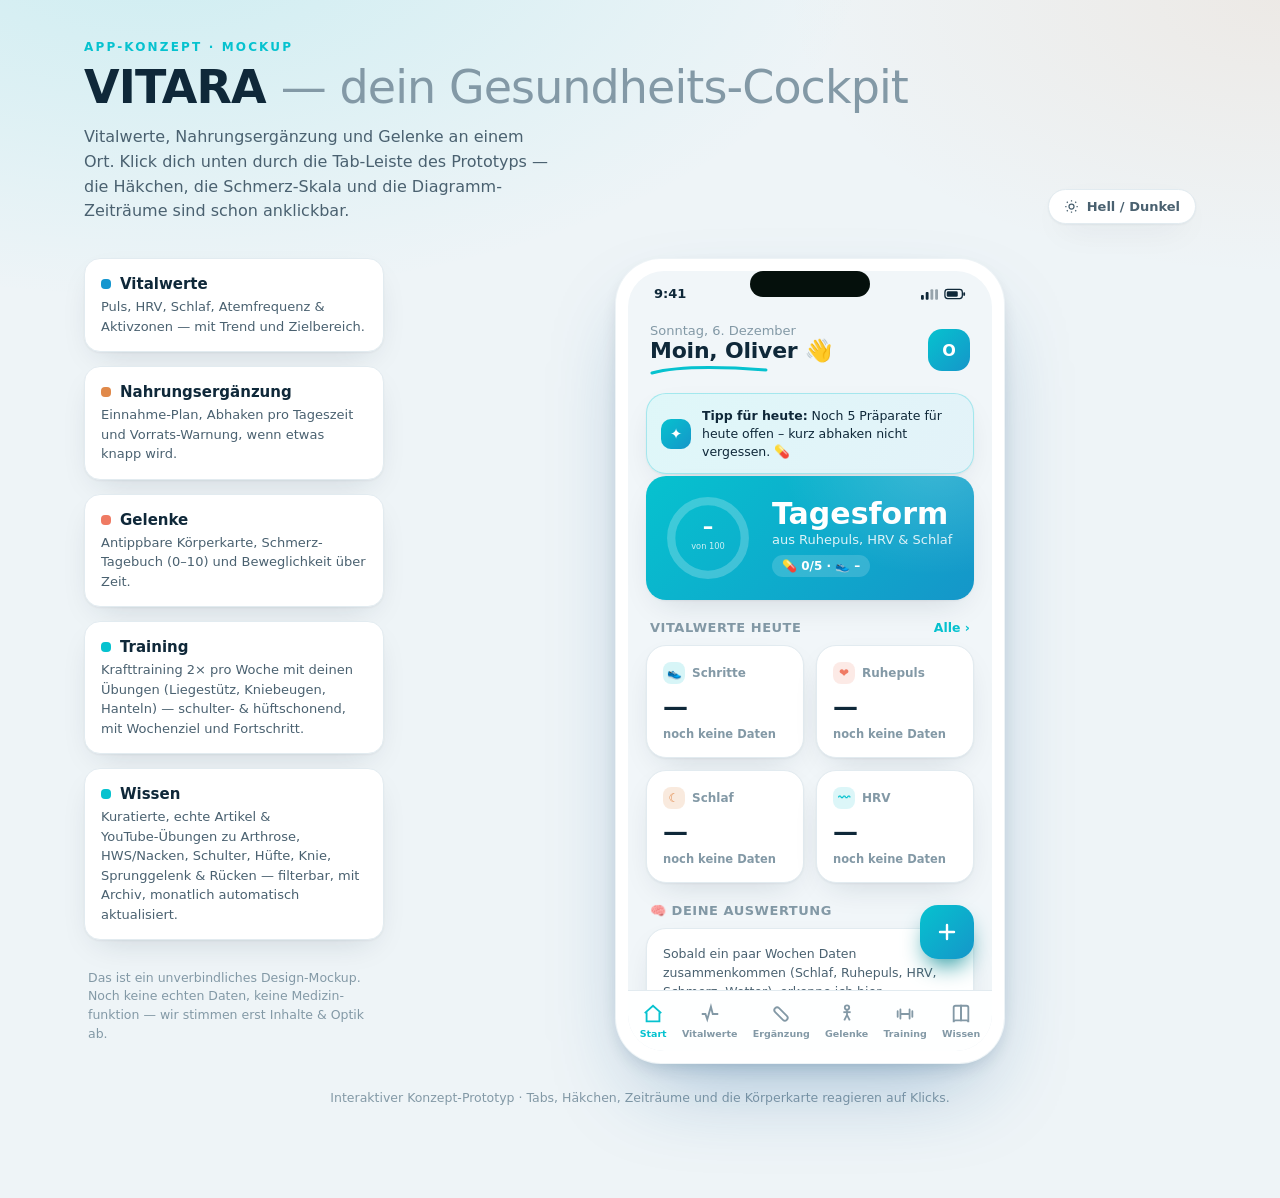
==== commit b54ae256: "Nahrungsergänzung: Ingwer-Kurkuma-Shot ergänzt Neuer Eintrag zum Abhaken unter "Morgens" mit Emoji 🫚" ====
--- a/gesundheits-app/index.html
+++ b/gesundheits-app/index.html
@@ -355,8 +355,6 @@
   .wkout .progbar > i { display: block; height: 100%; background: #fff; border-radius: 999px; transition: width .25s; }
   .wkout .mid { flex: 1; display: flex; flex-direction: column; align-items: center; justify-content: center; text-align: center; gap: 12px; padding: 10px; }
   .wkout .em { font-size: 64px; line-height: 1; }
-  .wkout .em svg { width: 130px; height: auto; display: block; margin: 0 auto; }
-  .supp-ico svg.ico-pushup { width: 28px; height: auto; display: block; }
   .wkout .exname { font-size: 25px; font-weight: 800; letter-spacing: -.01em; text-wrap: balance; }
   .wkout .exziel { font-size: 15px; opacity: .9; max-width: 24ch; }
   .wkout .done { width: 100%; border: none; border-radius: 16px; padding: 16px; font: inherit; font-weight: 800; font-size: 16px; background: #fff; color: var(--pine-deep); cursor: pointer; }
@@ -476,7 +474,7 @@
                 <div>
                   <div class="big" id="heroBig">Tagesform</div>
                   <div class="sub">aus Ruhepuls, HRV &amp; Schlaf</div>
-                  <span class="tag" id="heroTag">💊 0/4 · 👟 –</span>
+                  <span class="tag" id="heroTag">💊 0/5 · 👟 –</span>
                 </div>
               </div>
             </div>
@@ -633,7 +631,7 @@
 
             <div class="card" style="background:color-mix(in srgb,var(--supp) 12%,var(--surface))">
               <div style="display:flex;align-items:center;gap:14px">
-                <div style="font-size:26px;font-weight:800;font-variant-numeric:tabular-nums"><span id="suppDone">0</span><span style="color:var(--ink-3);font-size:18px">/4</span></div>
+                <div style="font-size:26px;font-weight:800;font-variant-numeric:tabular-nums"><span id="suppDone">0</span><span style="color:var(--ink-3);font-size:18px">/<span id="suppTotal">5</span></span></div>
                 <div style="flex:1"><div style="font-weight:700;font-size:14px">Heute schon genommen</div><div class="bar"><i id="suppBar" style="width:0%;background:var(--supp)"></i></div></div>
               </div>
             </div>
@@ -643,6 +641,7 @@
               <div class="supp-row"><div class="supp-ico" style="background:color-mix(in srgb,var(--supp) 16%,transparent)">☀️</div><div class="supp-meta"><div class="t">Vitamin D3 + K2</div><div class="s">natural elements · 1 Tablette</div></div><button class="check" data-key="supp-d3k2" aria-label="eingenommen"><svg width="15" height="15" viewBox="0 0 24 24" fill="none" stroke="currentColor" stroke-width="3.2"><path d="M20 6 9 17l-5-5"/></svg></button></div>
               <div class="supp-row"><div class="supp-ico" style="background:color-mix(in srgb,var(--pine) 14%,transparent)">💪</div><div class="supp-meta"><div class="t">Kreatin Monohydrat</div><div class="s">WeightWorld · 3000 mg · mit dem D3</div></div><button class="check" data-key="supp-kreatin" aria-label="eingenommen"><svg width="15" height="15" viewBox="0 0 24 24" fill="none" stroke="currentColor" stroke-width="3.2"><path d="M20 6 9 17l-5-5"/></svg></button></div>
               <div class="supp-row"><div class="supp-ico" style="background:color-mix(in srgb,var(--joint) 14%,transparent)">💜</div><div class="supp-meta"><div class="t">Vitamin B12</div><div class="s">Cosphera Spray · 1 Sprühstoß (25 µg)</div></div><button class="check" data-key="supp-b12" aria-label="eingenommen"><svg width="15" height="15" viewBox="0 0 24 24" fill="none" stroke="currentColor" stroke-width="3.2"><path d="M20 6 9 17l-5-5"/></svg></button></div>
+              <div class="supp-row"><div class="supp-ico" style="background:color-mix(in srgb,var(--supp) 16%,transparent)">🫚</div><div class="supp-meta"><div class="t">Ingwer-Kurkuma-Shot</div><div class="s">Ingwer & Kurkuma · 1 Shot</div></div><button class="check" data-key="supp-ingwer" aria-label="eingenommen"><svg width="15" height="15" viewBox="0 0 24 24" fill="none" stroke="currentColor" stroke-width="3.2"><path d="M20 6 9 17l-5-5"/></svg></button></div>
             </div>
 
             <div class="sec-title">🌙 Abends</div>
@@ -754,7 +753,7 @@
 
             <div class="sec-title">Mein Programm <a href="#" onclick="return false">4 Übungen</a></div>
             <div class="card">
-              <div class="supp-row" style="padding-top:2px"><div class="supp-ico" style="background:color-mix(in srgb,var(--pine) 14%,transparent);color:var(--pine-deep)"><svg class="ico-pushup" viewBox="0 0 64 40" fill="none" stroke="currentColor" stroke-width="3.6" stroke-linecap="round" stroke-linejoin="round" aria-hidden="true"><circle cx="52" cy="15" r="4.2" fill="currentColor" stroke="none"/><path d="M46 19.5 L10 31.2"/><path d="M44.5 20 L44.5 31.2"/><path d="M4 33.6 H60" stroke-width="2" opacity=".45"/></svg></div><div class="supp-meta"><div class="t">Liegestütz</div><div class="s ex-set">3 Sätze × 50 · an der Badewannenkante (gelenkschonend)</div></div><button class="check" data-key="exercise-liegestuetz" aria-label="erledigt"><svg width="15" height="15" viewBox="0 0 24 24" fill="none" stroke="currentColor" stroke-width="3.2"><path d="M20 6 9 17l-5-5"/></svg></button></div>
+              <div class="supp-row" style="padding-top:2px"><div class="supp-ico" style="background:color-mix(in srgb,var(--pine) 14%,transparent)">🤸</div><div class="supp-meta"><div class="t">Liegestütz</div><div class="s ex-set">3 Sätze × 50 · an der Badewannenkante (gelenkschonend)</div></div><button class="check" data-key="exercise-liegestuetz" aria-label="erledigt"><svg width="15" height="15" viewBox="0 0 24 24" fill="none" stroke="currentColor" stroke-width="3.2"><path d="M20 6 9 17l-5-5"/></svg></button></div>
               <div class="supp-row"><div class="supp-ico" style="background:color-mix(in srgb,var(--pine) 14%,transparent)">🦵</div><div class="supp-meta"><div class="t">Kniebeugen</div><div class="s ex-set">3 Sätze × 15 · eigenes Körpergewicht</div></div><button class="check" data-key="exercise-kniebeugen" aria-label="erledigt"><svg width="15" height="15" viewBox="0 0 24 24" fill="none" stroke="currentColor" stroke-width="3.2"><path d="M20 6 9 17l-5-5"/></svg></button></div>
               <div class="supp-row"><div class="supp-ico" style="background:color-mix(in srgb,var(--supp) 16%,transparent)">🏋️</div><div class="supp-meta"><div class="t">Bizeps-Curls · Hanteln</div><div class="s ex-set">3 Sätze × 15 · 2×5 kg</div></div><button class="check" data-key="exercise-bizeps" aria-label="erledigt"><svg width="15" height="15" viewBox="0 0 24 24" fill="none" stroke="currentColor" stroke-width="3.2"><path d="M20 6 9 17l-5-5"/></svg></button></div>
               <div class="supp-row"><div class="supp-ico" style="background:color-mix(in srgb,var(--joint) 14%,transparent)">💪</div><div class="supp-meta"><div class="t">Schulterdrücken · Hanteln</div><div class="s ex-set">3 Sätze × 15 · <span style="color:var(--joint);font-weight:700">schulterschonend</span></div></div><button class="check" data-key="exercise-schulter" aria-label="erledigt"><svg width="15" height="15" viewBox="0 0 24 24" fill="none" stroke="currentColor" stroke-width="3.2"><path d="M20 6 9 17l-5-5"/></svg></button></div>
@@ -819,7 +818,7 @@
               <div class="supp-row clickable" id="reportOpen" style="cursor:pointer"><div class="supp-ico" style="background:color-mix(in srgb,var(--joint) 14%,transparent)">📄</div><div class="supp-meta"><div class="t">Bericht für den Arzt</div><div class="s">PDF-Export der letzten 3 Monate</div></div><span class="g" style="color:var(--ink-3)">›</span></div>
               <div class="supp-row"><div class="supp-ico" style="background:color-mix(in srgb,var(--pine) 14%,transparent)">🔒</div><div class="supp-meta"><div class="t">Daten & Privatsphäre</div><div class="s">Gerät & privater Server · deine Kontrolle</div></div><span class="g" style="color:var(--ink-3)">›</span></div>
             </div>
-            <p class="hint" style="text-align:center;margin-top:16px">VITARA ist ein Konzept-Entwurf und ersetzt keine ärztliche Beratung.<br><span style="color:var(--ink-3);font-size:11px">Version 72 · 21.10.2026</span><br><span id="vpDebug" style="color:var(--ink-3);font-size:10px;opacity:.75"></span></p>
+            <p class="hint" style="text-align:center;margin-top:16px">VITARA ist ein Konzept-Entwurf und ersetzt keine ärztliche Beratung.<br><span style="color:var(--ink-3);font-size:11px">Version 76 · 22.10.2026</span><br><span id="vpDebug" style="color:var(--ink-3);font-size:10px;opacity:.75"></span></p>
           </section>
 
           <div class="fab-backdrop" id="fabBackdrop" hidden></div>
@@ -1073,6 +1072,7 @@
     var checks = document.querySelectorAll('.check[data-key^="supp-"]');
     var genommen = [].filter.call(checks, function(c){ return c.classList.contains('on'); }).length;
     var zahl = document.getElementById('suppDone'); if(zahl) zahl.textContent = genommen;
+    var ges = document.getElementById('suppTotal'); if(ges) ges.textContent = checks.length;
     var bar = document.getElementById('suppBar'); if(bar) bar.style.width = (checks.length ? genommen/checks.length*100 : 0) + '%';
   }
 
@@ -1344,7 +1344,7 @@
         key: chk.dataset.key,
         name: row.querySelector('.t') ? row.querySelector('.t').textContent : 'Übung',
         ziel: row.querySelector('.ex-set') ? row.querySelector('.ex-set').textContent : '',
-        icon: row.querySelector('.supp-ico') ? row.querySelector('.supp-ico').innerHTML : '💪',
+        icon: row.querySelector('.supp-ico') ? row.querySelector('.supp-ico').textContent : '💪',
         check: chk
       });
     });
@@ -1354,7 +1354,7 @@
     var s = wkSteps[wkIdx];
     document.getElementById('wkProg').textContent = 'Übung ' + (wkIdx+1) + ' von ' + wkSteps.length;
     document.getElementById('wkBar').style.width = (wkIdx / wkSteps.length * 100) + '%';
-    document.getElementById('wkEmoji').innerHTML = s.icon;   // Emoji oder eigene Grafik (z.B. Liegestütz)
+    document.getElementById('wkEmoji').textContent = s.icon;
     document.getElementById('wkName').textContent = s.name;
     document.getElementById('wkZiel').textContent = s.ziel;
     wkSetVal = standardSets(s); wkRepVal = standardReps(s);
